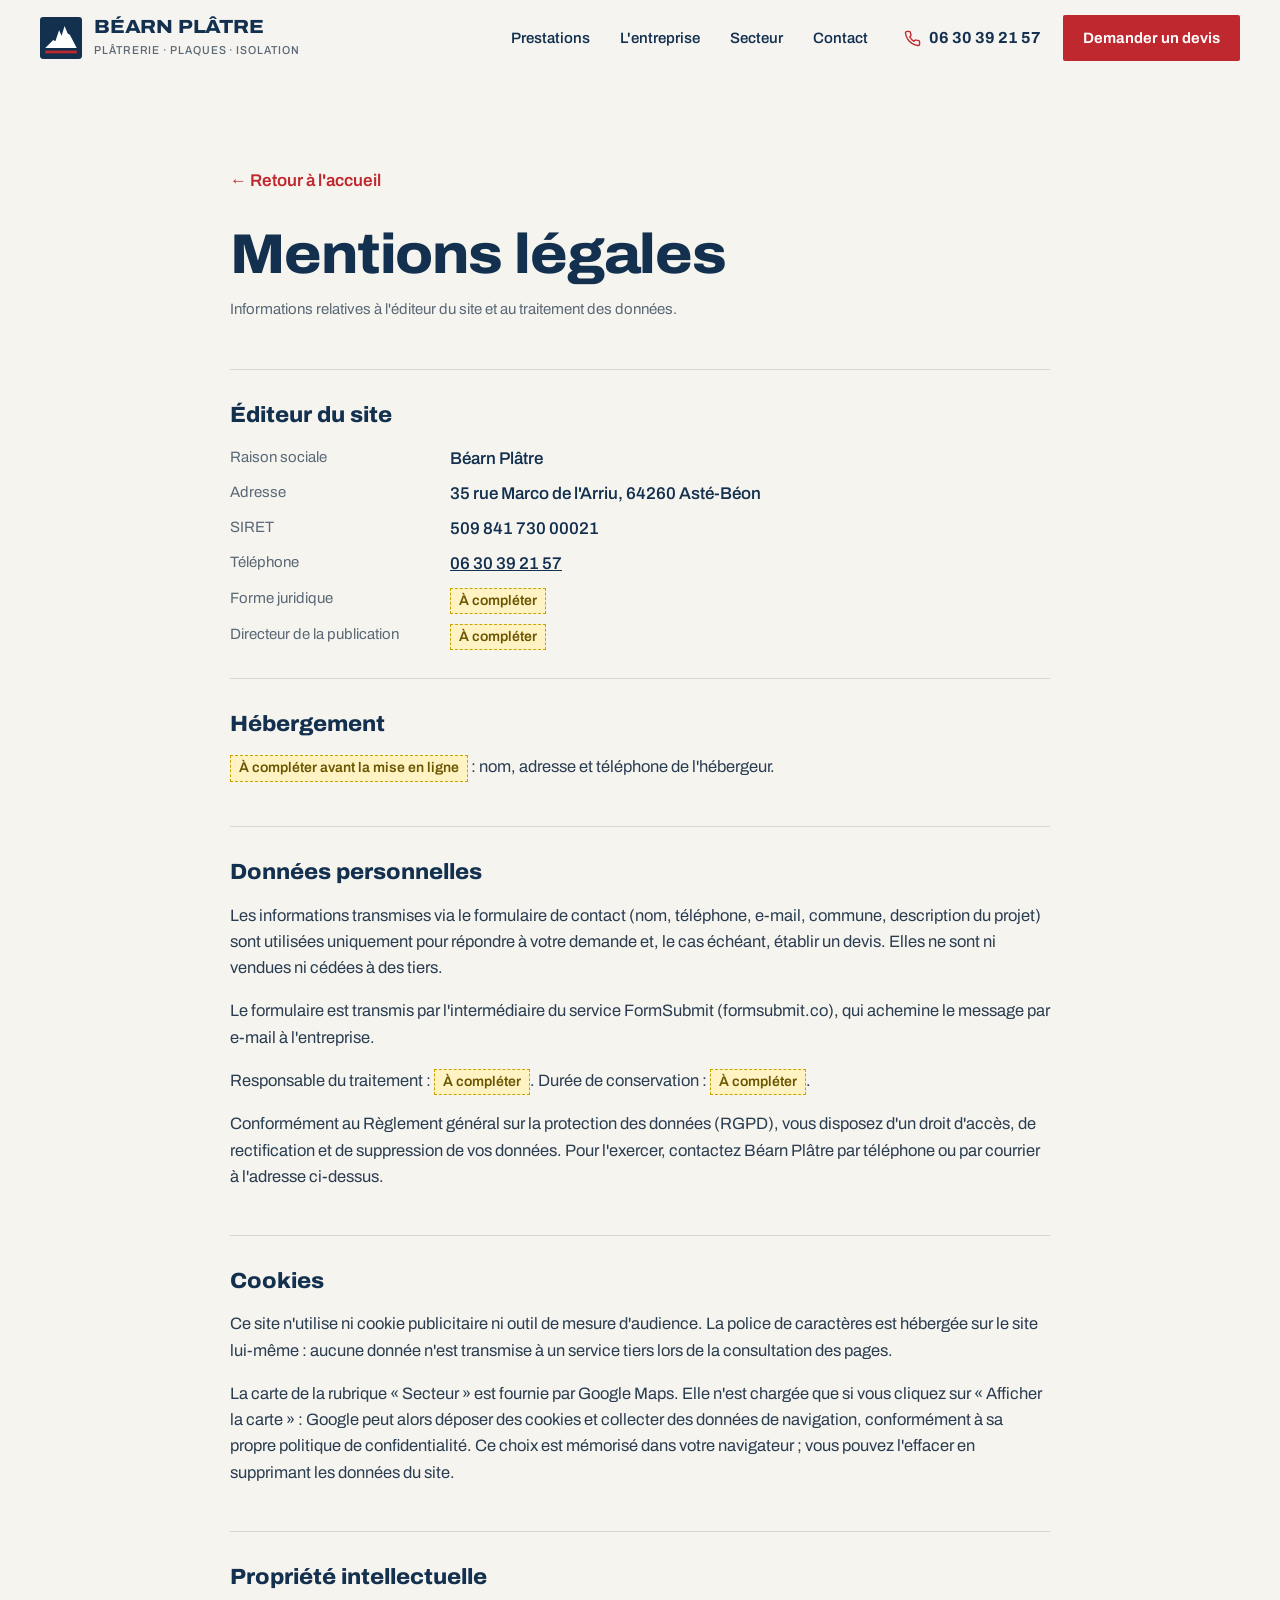
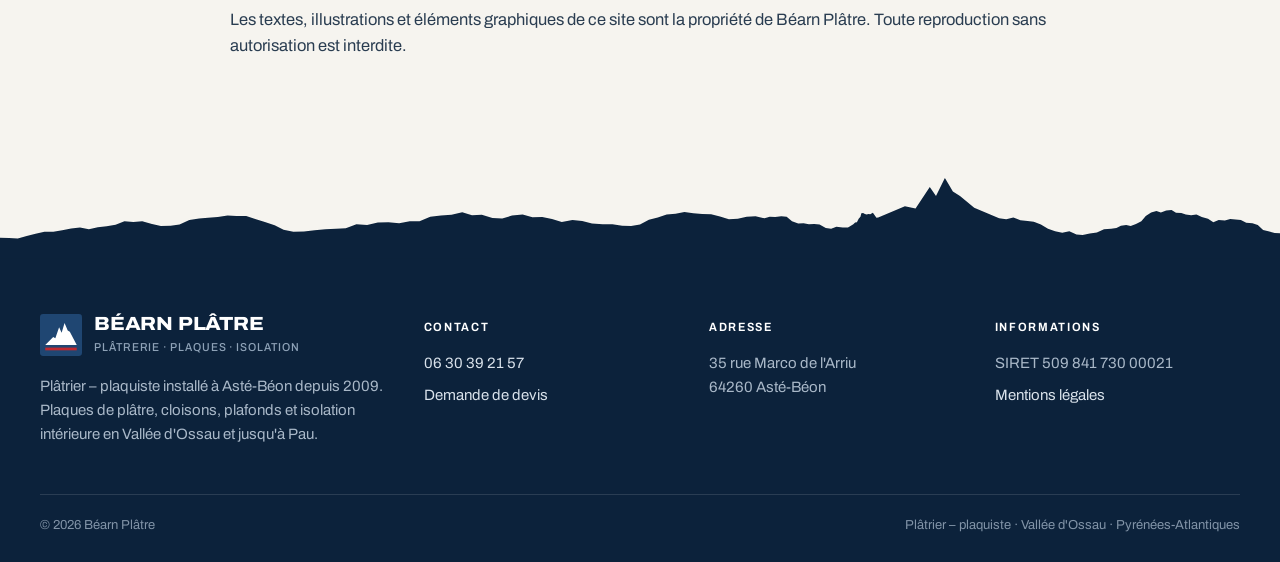
==== bearn-platre-site/mentions-legales.html @ e3138659 "Simplifie les illustrations, ajoute Google Maps, Pau et la galerie Réalisations - 4 illustrations de" ====
<!doctype html>
<html lang="fr">
<head>
<meta charset="utf-8">
<meta name="viewport" content="width=device-width, initial-scale=1">
<title>Mentions légales — Béarn Plâtre</title>
<meta name="robots" content="noindex">
<meta name="theme-color" content="#13304f">
<link rel="icon" href="assets/favicon.svg" type="image/svg+xml">
<link rel="preload" href="assets/fonts/archivo-var.woff2" as="font" type="font/woff2" crossorigin>
<link rel="stylesheet" href="assets/style.css">
<script>document.documentElement.classList.add("js")</script>
</head>
<body>
<svg width="0" height="0" style="position:absolute" aria-hidden="true" focusable="false">
  <symbol id="mark" viewBox="0 0 40 40">
    <rect width="40" height="40" rx="3" style="fill:var(--mark-bg,#13304f)"/>
    <path d="M5 29.5 12.6 21.8 14.6 23 18.2 12.6 20.6 17.8 23.4 8.6 26.4 15.6 28.4 16.8 35 29.5Z" fill="#fff"/>
    <rect x="5" y="32" width="30" height="2.6" fill="#c0282f"/>
  </symbol>
  <symbol id="i-phone" viewBox="0 0 24 24"><path fill="none" stroke="currentColor" stroke-width="2" stroke-linecap="round" stroke-linejoin="round" d="M22 16.9v3a2 2 0 0 1-2.2 2 19.8 19.8 0 0 1-8.6-3.1 19.5 19.5 0 0 1-6-6A19.8 19.8 0 0 1 2.1 4.2 2 2 0 0 1 4.1 2h3a2 2 0 0 1 2 1.7c.1 1 .4 1.9.7 2.8a2 2 0 0 1-.5 2.1L8.1 9.9a16 16 0 0 0 6 6l1.3-1.3a2 2 0 0 1 2.1-.4c.9.3 1.8.6 2.8.7a2 2 0 0 1 1.7 2z"/></symbol>
  <symbol id="i-pin" viewBox="0 0 24 24"><g fill="none" stroke="currentColor" stroke-width="2" stroke-linecap="round" stroke-linejoin="round"><path d="M20 10c0 6-8 12-8 12s-8-6-8-12a8 8 0 0 1 16 0z"/><circle cx="12" cy="10" r="3"/></g></symbol>
  <symbol id="i-arrow" viewBox="0 0 24 24"><path fill="none" stroke="currentColor" stroke-width="2" stroke-linecap="round" stroke-linejoin="round" d="M4 12h15M13 6l6 6-6 6"/></symbol>
  <symbol id="i-file" viewBox="0 0 24 24"><g fill="none" stroke="currentColor" stroke-width="2" stroke-linecap="round" stroke-linejoin="round"><path d="M14 2H6a2 2 0 0 0-2 2v16a2 2 0 0 0 2 2h12a2 2 0 0 0 2-2V8z"/><path d="M14 2v6h6M8 13h8M8 17h5"/></g></symbol>
</svg>
<a class="skip" href="#contenu">Aller au contenu</a>

<header class="site-header" id="top">
  <div class="wrap header-inner">
    <a class="brand" href="index.html" aria-label="Béarn Plâtre — accueil">
      <svg class="brand-mark" aria-hidden="true"><use href="#mark"/></svg>
      <span>
        <span class="brand-name">Béarn Plâtre</span>
        <span class="brand-tag">Plâtrerie · Plaques · Isolation</span>
      </span>
    </a>

    <nav class="main-nav" id="main-nav" aria-label="Navigation principale">
      <a href="index.html#prestations">Prestations</a>
      <a href="index.html#realisations" hidden>Réalisations</a>
      <a href="index.html#entreprise">L'entreprise</a>
      <a href="index.html#secteur">Secteur</a>
      <a href="index.html#contact">Contact</a>
      <div class="nav-extra">
        <a class="btn btn-red" href="index.html#contact">Demander un devis <svg class="arrow" aria-hidden="true"><use href="#i-arrow"/></svg></a>
        <a class="btn btn-line" href="tel:+33630392157"><svg aria-hidden="true"><use href="#i-phone"/></svg> 06 30 39 21 57</a>
      </div>
    </nav>

    <div class="header-cta">
      <a class="header-phone" href="tel:+33630392157"><svg aria-hidden="true"><use href="#i-phone"/></svg>06 30 39 21 57</a>
      <a class="btn btn-red" href="index.html#contact">Demander un devis</a>
    </div>

    <button class="menu-toggle" type="button" aria-expanded="false" aria-controls="main-nav">
      <span></span><span></span><span></span>
      <span class="visually-hidden">Menu</span>
    </button>
  </div>
</header>

<main class="legal" id="contenu">
  <div class="wrap">
    <a class="back" href="index.html">← Retour à l'accueil</a>
    <h1>Mentions légales</h1>
    <p class="updated">Informations relatives à l'éditeur du site et au traitement des données.</p>

    <section>
      <h2>Éditeur du site</h2>
      <dl>
        <dt>Raison sociale</dt><dd>Béarn Plâtre</dd>
        <dt>Adresse</dt><dd>35 rue Marco de l'Arriu, 64260 Asté-Béon</dd>
        <dt>SIRET</dt><dd>509 841 730 00021</dd>
        <dt>Téléphone</dt><dd><a href="tel:+33630392157">06 30 39 21 57</a></dd>
        <dt>Forme juridique</dt><dd><span class="todo">À compléter</span></dd>
        <dt>Directeur de la publication</dt><dd><span class="todo">À compléter</span></dd>
      </dl>
    </section>

    <section>
      <h2>Hébergement</h2>
      <p><span class="todo">À compléter avant la mise en ligne</span> : nom, adresse et téléphone de l'hébergeur.</p>
    </section>

    <section id="donnees">
      <h2>Données personnelles</h2>
      <p>Les informations transmises via le formulaire de contact (nom, téléphone, e-mail, commune, description du projet) sont utilisées uniquement pour répondre à votre demande et, le cas échéant, établir un devis. Elles ne sont ni vendues ni cédées à des tiers.</p>
      <p>Le formulaire est transmis par l'intermédiaire du service FormSubmit (formsubmit.co), qui achemine le message par e-mail à l'entreprise.</p>
      <p>Responsable du traitement : <span class="todo">À compléter</span>. Durée de conservation : <span class="todo">À compléter</span>.</p>
      <p>Conformément au Règlement général sur la protection des données (RGPD), vous disposez d'un droit d'accès, de rectification et de suppression de vos données. Pour l'exercer, contactez Béarn Plâtre par téléphone ou par courrier à l'adresse ci-dessus.</p>
    </section>

    <section>
      <h2>Cookies</h2>
      <p>Ce site n'utilise ni cookie publicitaire ni outil de mesure d'audience. La police de caractères est hébergée sur le site lui-même : aucune donnée n'est transmise à un service tiers lors de la consultation des pages.</p>
      <p>La carte de la rubrique « Secteur » est fournie par Google Maps. Elle n'est chargée que si vous cliquez sur « Afficher la carte » : Google peut alors déposer des cookies et collecter des données de navigation, conformément à sa propre politique de confidentialité. Ce choix est mémorisé dans votre navigateur ; vous pouvez l'effacer en supprimant les données du site.</p>
    </section>

    <section>
      <h2>Propriété intellectuelle</h2>
      <p>Les textes, illustrations et éléments graphiques de ce site sont la propriété de Béarn Plâtre. Toute reproduction sans autorisation est interdite.</p>
    </section>
  </div>
</main>

<footer class="site-footer">
  <svg class="ridge" viewBox="0 0 1440 120" preserveAspectRatio="none" aria-hidden="true"><path d="M0,120 L0,92.0 L10,92.3 L20,93.0 L30,89.9 L40,86.8 L50,83.9 L60,84.0 L70,81.9 L80,79.7 L90,78.3 L100,80.7 L110,77.9 L120,76.8 L130,74.8 L140,69.9 L150,70.9 L160,70.0 L171,73.8 L181,76.2 L192,75.9 L202,74.5 L213,68.2 L224,66.4 L234,65.4 L245,64.2 L256,62.4 L266,63.1 L277,63.0 L288,67.3 L298,71.0 L309,75.3 L319,81.3 L330,84.0 L342,83.7 L354,82.0 L366,80.7 L378,79.9 L389,79.2 L401,73.9 L413,75.0 L425,71.5 L437,71.2 L449,72.5 L461,70.0 L472,70.0 L484,64.1 L496,62.2 L508,61.3 L520,58.0 L531,61.8 L542,61.3 L554,65.5 L565,66.4 L576,62.4 L588,61.1 L599,64.6 L610,64.2 L621,67.1 L632,71.0 L644,68.3 L655,69.6 L666,73.1 L678,73.9 L689,73.9 L700,76.0 L710,76.5 L720,74.5 L730,68.0 L740,65.1 L750,60.8 L760,60.1 L770,57.7 L780,59.4 L790,60.3 L800,60.6 L810,63.7 L820,67.3 L830,66.7 L840,64.0 L850,63.3 L860,66.0 L866,63.9 L872,64.4 L879,63.2 L885,64.1 L891,70.0 L898,73.1 L904,72.6 L910,74.0 L916,73.8 L922,74.5 L929,78.9 L935,79.9 L941,77.2 L948,78.2 L954,78.4 L960,74.0 L962,71.8 L964,71.2 L966,66.5 L968,63.8 L969,59.3 L971,58.8 L973,60.2 L975,61.0 L977,60.2 L979,60.6 L981,59.3 L982,58.5 L984,61.8 L986,65.2 L988,64.9 L990,64.0 L1018,50.0 L1030,53.0 L1046,24.0 L1053,36.0 L1063,12.0 L1072,30.0 L1080,36.0 L1096,52.0 L1124,66.0 L1132,67.4 L1140,64.9 L1148,68.8 L1156,69.7 L1163,70.6 L1171,74.4 L1179,79.9 L1187,83.3 L1195,85.4 L1203,83.3 L1211,87.6 L1218,88.4 L1226,86.4 L1234,85.1 L1242,80.7 L1250,80.0 L1256,78.9 L1261,75.9 L1267,74.9 L1272,76.2 L1278,73.5 L1284,69.9 L1289,63.0 L1295,58.1 L1301,56.2 L1306,58.4 L1312,55.5 L1318,55.0 L1323,58.7 L1329,59.0 L1334,61.0 L1340,62.0 L1346,60.8 L1352,64.2 L1359,66.7 L1365,71.4 L1371,68.2 L1378,69.1 L1384,67.0 L1390,67.8 L1396,68.2 L1402,72.0 L1409,72.8 L1415,74.9 L1421,81.6 L1428,83.8 L1434,85.6 L1440,86.0 L1440,120 Z"/></svg>
  <div class="wrap footer-main">
    <div style="--mark-bg:#1f4672">
      <a class="brand" href="index.html">
        <svg class="brand-mark" aria-hidden="true"><use href="#mark"/></svg>
        <span>
          <span class="brand-name">Béarn Plâtre</span>
          <span class="brand-tag">Plâtrerie · Plaques · Isolation</span>
        </span>
      </a>
      <p>Plâtrier – plaquiste installé à Asté-Béon depuis 2009. Plaques de plâtre, cloisons, plafonds et isolation intérieure en Vallée d'Ossau et jusqu'à Pau.</p>
    </div>
    <div>
      <h4>Contact</h4>
      <ul>
        <li><a href="tel:+33630392157">06 30 39 21 57</a></li>
        <li><a href="index.html#contact">Demande de devis</a></li>
      </ul>
    </div>
    <div>
      <h4>Adresse</h4>
      <p>35 rue Marco de l'Arriu<br>64260 Asté-Béon</p>
    </div>
    <div>
      <h4>Informations</h4>
      <ul>
        <li>SIRET 509 841 730 00021</li>
        <li><a href="mentions-legales.html">Mentions légales</a></li>
      </ul>
    </div>
  </div>
  <div class="wrap footer-bottom">
    <span>© <span data-year>2026</span> Béarn Plâtre</span>
    <span>Plâtrier – plaquiste · Vallée d'Ossau · Pyrénées-Atlantiques</span>
  </div>
</footer>

<div class="mobile-bar">
  <a class="btn btn-line" href="tel:+33630392157"><svg aria-hidden="true"><use href="#i-phone"/></svg> Appeler</a>
  <a class="btn btn-red" href="index.html#contact">Demander un devis</a>
</div>

<script src="assets/script.js" defer></script>
</body>
</html>
---- bearn-platre-site/assets/style.css ----
/* ==========================================================================
   Béarn Plâtre — feuille de style
   Palette : bleu marine / rouge / blanc plâtre
   Police : Archivo (auto-hébergée, licence OFL)
   ========================================================================== */

@font-face {
  font-family: "Archivo";
  src: url("fonts/archivo-var.woff2") format("woff2-variations"),
       url("fonts/archivo-var.woff2") format("woff2");
  font-weight: 100 900;
  font-stretch: 62% 125%;
  font-style: normal;
  font-display: swap;
}

:root {
  --ink: #13304f;          /* bleu marine principal */
  --ink-deep: #0c223b;     /* pied de page */
  --ink-soft: #2a3d51;     /* texte courant */
  --muted: #5a6876;
  --red: #c0282f;
  --red-dark: #9f1f25;
  --paper: #f6f4ef;        /* blanc plâtre */
  --paper-2: #eeebe3;
  --white: #ffffff;
  --line: #dcd7cb;
  --line-soft: #e8e4da;
  --blue-line: rgba(19, 48, 79, .09);

  --wrap: 1200px;
  --gutter: clamp(20px, 4vw, 40px);
  --section: clamp(72px, 8.5vw, 116px);
  --header-h: 76px;

  --font: "Archivo", "Helvetica Neue", Arial, sans-serif;
}

*, *::before, *::after { box-sizing: border-box; }

html {
  scroll-behavior: smooth;
  scroll-padding-top: var(--header-h);
  -webkit-text-size-adjust: 100%;
}

body {
  margin: 0;
  font-family: var(--font);
  font-size: 17px;
  line-height: 1.6;
  color: var(--ink-soft);
  background: var(--white);
  -webkit-font-smoothing: antialiased;
  text-rendering: optimizeLegibility;
}

img, svg { display: block; max-width: 100%; }
a { color: inherit; }
p { margin: 0 0 1em; }
h1, h2, h3 { margin: 0; color: var(--ink); font-weight: 800; }

::selection { background: var(--ink); color: var(--white); }

:focus-visible {
  outline: 2px solid var(--red);
  outline-offset: 3px;
}

.wrap {
  width: min(var(--wrap), 100% - 2 * var(--gutter));
  margin-inline: auto;
}

.skip {
  position: absolute;
  left: 12px;
  top: -60px;
  z-index: 100;
  padding: 10px 14px;
  background: var(--ink);
  color: var(--white);
  font-weight: 600;
  text-decoration: none;
}
.skip:focus { top: 12px; }

.nowrap { white-space: nowrap; }

.visually-hidden {
  position: absolute !important;
  width: 1px; height: 1px;
  overflow: hidden;
  clip: rect(0 0 0 0);
  white-space: nowrap;
}

/* ---------- Typographie commune ---------- */

.eyebrow {
  display: flex;
  align-items: center;
  gap: 10px;
  margin: 0 0 20px;
  font-size: 13px;
  font-weight: 650;
  letter-spacing: .14em;
  text-transform: uppercase;
  color: var(--red);
}
.eyebrow::before {
  content: "";
  width: 8px;
  height: 8px;
  background: currentColor;
  flex: none;
}

.h2 {
  font-size: clamp(32px, 4.2vw, 52px);
  line-height: 1.04;
  letter-spacing: -.02em;
  font-stretch: 108%;
  text-wrap: balance;
}

.intro {
  font-size: clamp(17px, 1.5vw, 19px);
  color: var(--muted);
  max-width: 56ch;
}

/* ---------- Boutons ---------- */

.btn {
  display: inline-flex;
  align-items: center;
  justify-content: center;
  gap: 10px;
  min-height: 54px;
  padding: 0 24px;
  border: 2px solid transparent;
  border-radius: 2px;
  font: 650 16px/1 var(--font);
  text-decoration: none;
  cursor: pointer;
  transition: background-color .2s, color .2s, border-color .2s, transform .2s;
}
.btn svg { width: 18px; height: 18px; flex: none; }
.btn-red { background: var(--red); color: var(--white); }
.btn-red:hover { background: var(--red-dark); }
.btn-red .arrow { transition: transform .2s; }
.btn-red:hover .arrow { transform: translateX(3px); }
.btn-line { border-color: var(--ink); color: var(--ink); background: transparent; }
.btn-line:hover { background: var(--ink); color: var(--white); }
.btn-white { background: var(--white); color: var(--ink); }
.btn-white:hover { background: var(--paper); }

/* ==========================================================================
   En-tête
   ========================================================================== */

.site-header {
  position: sticky;
  top: 0;
  z-index: 50;
  background: rgba(246, 244, 239, .92);
  backdrop-filter: saturate(140%) blur(10px);
  -webkit-backdrop-filter: saturate(140%) blur(10px);
  border-bottom: 1px solid transparent;
  transition: border-color .25s, background-color .25s;
}
.site-header.is-scrolled {
  border-bottom-color: var(--line);
  background: rgba(255, 255, 255, .94);
}
.header-inner {
  height: var(--header-h);
  display: flex;
  align-items: center;
  gap: 36px;
}

.brand {
  display: flex;
  align-items: center;
  gap: 12px;
  text-decoration: none;
  margin-right: auto;
  color: var(--ink);
}
.brand-mark { width: 42px; height: 42px; flex: none; }
.brand-name {
  display: block;
  font-size: 19px;
  font-weight: 800;
  font-stretch: 112%;
  letter-spacing: -.01em;
  line-height: 1.05;
  text-transform: uppercase;
}
.brand-tag {
  display: block;
  margin-top: 4px;
  font-size: 11.5px;
  font-weight: 500;
  font-stretch: 90%;
  letter-spacing: .08em;
  text-transform: uppercase;
  color: var(--muted);
}

.main-nav { display: flex; gap: 30px; }
.main-nav a {
  position: relative;
  font-size: 15px;
  font-weight: 550;
  color: var(--ink);
  text-decoration: none;
  padding: 6px 0;
}
.main-nav a::after {
  content: "";
  position: absolute;
  left: 0; right: 0; bottom: 0;
  height: 2px;
  background: var(--red);
  transform: scaleX(0);
  transform-origin: left;
  transition: transform .25s;
}
.main-nav a:hover::after,
.main-nav a[aria-current="true"]::after { transform: scaleX(1); }

.header-cta { display: flex; align-items: center; gap: 22px; }
.header-phone {
  display: flex;
  align-items: center;
  gap: 8px;
  font-weight: 700;
  font-size: 16px;
  color: var(--ink);
  text-decoration: none;
  white-space: nowrap;
}
.header-phone svg { width: 17px; height: 17px; color: var(--red); }
.header-cta .btn { min-height: 46px; padding: 0 18px; font-size: 15px; }

.menu-toggle {
  display: none;
  width: 46px;
  height: 46px;
  margin-right: -10px;
  border: 0;
  background: none;
  cursor: pointer;
  color: var(--ink);
}
.menu-toggle span {
  display: block;
  width: 24px;
  height: 2px;
  margin: 5px auto;
  background: currentColor;
  transition: transform .25s, opacity .2s;
}
.menu-toggle[aria-expanded="true"] span:nth-child(1) { transform: translateY(7px) rotate(45deg); }
.menu-toggle[aria-expanded="true"] span:nth-child(2) { opacity: 0; }
.menu-toggle[aria-expanded="true"] span:nth-child(3) { transform: translateY(-7px) rotate(-45deg); }

/* ==========================================================================
   Accueil (hero)
   ========================================================================== */

.hero {
  position: relative;
  background: var(--paper);
  padding: clamp(40px, 6vw, 80px) 0 0;
  overflow: hidden;
}
/* grain plâtre très léger */
.hero::before {
  content: "";
  position: absolute;
  inset: 0;
  opacity: .5;
  pointer-events: none;
  background-image: url("data:image/svg+xml,%3Csvg xmlns='http://www.w3.org/2000/svg' width='160' height='160'%3E%3Cfilter id='n'%3E%3CfeTurbulence type='fractalNoise' baseFrequency='.9' numOctaves='2' stitchTiles='stitch'/%3E%3CfeColorMatrix values='0 0 0 0 .45 0 0 0 0 .42 0 0 0 0 .36 0 0 0 .09 0'/%3E%3C/filter%3E%3Crect width='100%25' height='100%25' filter='url(%23n)'/%3E%3C/svg%3E");
}

.hero-grid {
  position: relative;
  display: grid;
  grid-template-columns: minmax(0, .9fr) minmax(0, 1.1fr);
  grid-template-areas: "head head" "copy art";
  gap: clamp(28px, 3.5vw, 48px) clamp(32px, 5vw, 80px);
  align-items: start;
}
.hero-head { grid-area: head; }
.hero-copy { grid-area: copy; padding-top: clamp(4px, 1.5vw, 20px); }
.hero .sheet { grid-area: art; }

.hero h1 {
  font-size: clamp(42px, 6.3vw, 90px);
  line-height: .96;
  letter-spacing: -.035em;
  font-stretch: 110%;
  font-weight: 820;
  text-wrap: balance;
}
.hero h1 > span { display: block; }
.hero h1 .line-2 { color: var(--red); }

.hero-lead {
  margin: 0 0 36px;
  max-width: 34em;
  font-size: clamp(17px, 1.45vw, 19.5px);
  line-height: 1.6;
  color: var(--ink-soft);
}

.hero-actions { display: flex; flex-wrap: wrap; gap: 14px; }

.hero-facts {
  display: grid;
  grid-template-columns: repeat(3, auto);
  justify-content: start;
  gap: 0;
  margin: 44px 0 0;
  padding: 28px 0 0;
  border-top: 1px solid var(--line);
  list-style: none;
}
.hero-facts li {
  padding: 0 26px;
  border-left: 1px solid var(--line);
  white-space: nowrap;
}
.hero-facts li:first-child { padding-left: 0; border-left: 0; }
.hero-facts b {
  display: block;
  font-size: 17px;
  font-weight: 750;
  color: var(--ink);
}
.hero-facts span {
  display: block;
  margin-top: 2px;
  font-size: 14px;
  color: var(--muted);
}

/* dessin d'accueil */
.sheet { position: relative; margin: 0; }
.sheet-art { padding: 0; }
.sheet-art svg { width: 100%; height: auto; overflow: visible; }

.legend { display: none; }

/* illustration : styles des tracés */
.art .ln, .art .ln-thin, .art .hatch, .art polygon { stroke: var(--ink); stroke-linejoin: round; }
.art polygon { stroke-width: 1.1; }
.art .ln-thin { stroke-width: .55; opacity: .7; }
.art .hatch { stroke-width: .5; opacity: .55; }
.art .f-wall { fill: #ecebe5; }
.art .f-top { fill: #fff; }
.art .f-side { fill: #dfe5ec; }
.art .f-insul { fill: #fff; }
.art .fiber { fill: none; stroke: var(--red); stroke-width: .6; opacity: .42; }
.art .insul-sym { fill: none; stroke: var(--red); stroke-width: .95; }
.art .f-metal { fill: #e8eef4; }
.art .f-metal-top { fill: #fff; }
.art .f-metal-side { fill: #cdd7e2; }
.art .hole { fill: #fff; stroke: var(--ink); stroke-width: .5; }
.art .f-board { fill: #fff; }
.art .tape { fill: #f0ede5; stroke: none; }
.art .ln-joint { stroke: var(--ink); stroke-width: .5; stroke-dasharray: 3 2; }
.art .screw { fill: var(--ink); }
.art .dot { fill: var(--red); }
.art .leader { stroke: var(--ink); stroke-width: .6; fill: none; }
.art .bubble { fill: #fff; stroke: var(--red); stroke-width: 1.2; }
.art .bubble-n { font: 700 11px var(--font); fill: var(--red); }
.art .label { font: 600 12.5px var(--font); fill: var(--ink); }

/* animation d'ouverture : les couches se « déboîtent » */
@media (prefers-reduced-motion: no-preference) {
  .js .art .layer { animation: explode 1.1s cubic-bezier(.2, .7, .2, 1) both; }
  .js .art .l1 { animation-name: fade; animation-duration: .6s; }
  .js .art .l2 { --dx: 48px; --dy: -28px; animation-delay: .15s; }
  .js .art .l3 { --dx: 90px; --dy: -52px; animation-delay: .3s; }
  .js .art .l4 { --dx: 126px; --dy: -73px; animation-delay: .45s; }
  .js .art .callouts { animation: fade .6s 1.25s both; }
}
@keyframes explode {
  from { transform: translate(var(--dx), var(--dy)); opacity: 0; }
  30% { opacity: 1; }
}
@keyframes fade { from { opacity: 0; } }

/* bandeau sous l'accueil */
.hero-base {
  position: relative;
  margin-top: clamp(48px, 6vw, 80px);
  border-top: 1px solid var(--line);
}
.hero-base .wrap {
  display: flex;
  flex-wrap: wrap;
  gap: 8px 28px;
  align-items: center;
  justify-content: space-between;
  padding: 18px 0;
  font-size: 14px;
  color: var(--muted);
}
.hero-base a { color: var(--ink); font-weight: 600; text-decoration: none; }
.hero-base a:hover { color: var(--red); }

/* ==========================================================================
   Prestations
   ========================================================================== */

.section { padding: var(--section) 0; }

.section-head {
  display: grid;
  grid-template-columns: minmax(0, 1fr) minmax(0, 1fr);
  gap: 24px 64px;
  align-items: end;
  margin-bottom: clamp(40px, 5vw, 64px);
}
.section-head .intro { margin: 0; }

.services {
  display: grid;
  grid-template-columns: repeat(4, minmax(0, 1fr));
  gap: clamp(20px, 2.4vw, 32px);
}
.service-art {
  display: grid;
  place-items: center;
  aspect-ratio: 3 / 2;
  padding: 8% 10%;
  background: var(--paper);
  transition: background-color .3s;
}
.service:hover .service-art { background: var(--paper-2); }
.service h3 {
  margin: 24px 0 10px;
  font-size: 21px;
  font-stretch: 106%;
  letter-spacing: -.01em;
  line-height: 1.15;
}
.service p { margin: 0; font-size: 16px; color: var(--muted); }

/* illustrations des prestations */
.pict { width: 100%; height: auto; overflow: visible; }
.pict * { vector-effect: non-scaling-stroke; }
.pict .s-floor { stroke: var(--ink); stroke-width: 1.6; }
.pict .s-board { fill: #fff; stroke: var(--ink); stroke-width: 1.6; stroke-linejoin: round; }
.pict .s-accent-fill { fill: var(--red); opacity: .16; }
.pict .s-dot { fill: var(--ink); opacity: .5; }
.pict .s-blade { fill: #fff; stroke: var(--ink); stroke-width: 1.6; stroke-linejoin: round; }
.pict .s-handle { fill: var(--ink); }
.pict .s-side { fill: #e6ebf1; stroke: var(--ink); stroke-width: 1.4; stroke-linejoin: round; }
.pict .s-back { fill: #fff; stroke: var(--ink); stroke-width: 1.4; }
.pict .s-accent { fill: none; stroke: var(--red); stroke-width: 1.5; }
.pict .s-metal { fill: #dfe6ee; stroke: var(--ink); stroke-width: 1.4; }
.pict .s-thin { fill: none; stroke: var(--ink); stroke-width: 1; opacity: .45; }
.pict .s-line { fill: none; stroke: var(--ink); stroke-width: 1.6; stroke-linejoin: round; }
.pict .s-accent-solid { fill: var(--red); }
.pict .s-bulb { fill: #fff; stroke: var(--red); stroke-width: 1.4; }
.pict .s-roof { fill: none; stroke: var(--ink); stroke-width: 2.4; stroke-linejoin: round; }

/* ==========================================================================
   L'entreprise
   ========================================================================== */

.about { background: var(--paper); }
.about-grid {
  display: grid;
  grid-template-columns: minmax(0, 1.1fr) minmax(0, .9fr);
  gap: clamp(40px, 7vw, 110px);
  align-items: start;
}
.about-text p:not(.eyebrow) { font-size: 18px; }
.about-text .h2 { margin-bottom: 32px; }
.about-text .signature {
  display: flex;
  align-items: center;
  gap: 14px;
  margin-top: 36px;
  padding-top: 24px;
  border-top: 1px solid var(--line);
  font-size: 15px;
  color: var(--muted);
}
.about-text .signature svg { width: 40px; height: 40px; flex: none; }
.about-text .signature b { display: block; color: var(--ink); font-size: 16px; }

.factsheet {
  margin: 0;
  background: var(--white);
  border: 1px solid var(--ink);
}
.factsheet-title {
  display: flex;
  justify-content: space-between;
  gap: 12px;
  padding: 14px 20px;
  background: var(--ink);
  color: var(--white);
  font-size: 12.5px;
  font-weight: 650;
  font-stretch: 90%;
  letter-spacing: .12em;
  text-transform: uppercase;
}
.factsheet-title span:last-child { opacity: .7; font-weight: 500; }
.factsheet dl { margin: 0; }
.factsheet .row {
  display: grid;
  grid-template-columns: 130px minmax(0, 1fr);
  gap: 16px;
  padding: 15px 20px;
  border-top: 1px solid var(--line);
}
.factsheet .row:first-child { border-top: 0; }
.factsheet dt {
  padding-top: 2px;
  font-size: 12px;
  font-weight: 600;
  font-stretch: 88%;
  letter-spacing: .1em;
  text-transform: uppercase;
  color: var(--muted);
}
.factsheet dd { margin: 0; font-size: 16px; font-weight: 550; color: var(--ink); }
.factsheet dd a { text-decoration: none; }
.factsheet dd a:hover { color: var(--red); }
.factsheet .mono { font-variant-numeric: tabular-nums; letter-spacing: .02em; }

/* ==========================================================================
   Déroulement d'un chantier
   ========================================================================== */

.steps {
  position: relative;
  display: grid;
  grid-template-columns: repeat(4, minmax(0, 1fr));
  gap: 0;
  margin: 0;
  padding: 0;
  list-style: none;
  counter-reset: step;
}
/* ligne de cote qui relie les étapes */
.steps::before {
  content: "";
  position: absolute;
  top: 17px;
  left: 0;
  right: 0;
  height: 1px;
  background: var(--red);
}
.steps li {
  position: relative;
  padding: 0 28px 0 0;
  counter-increment: step;
}
.steps li::before {
  content: counter(step);
  position: relative;
  display: grid;
  place-items: center;
  width: 35px;
  height: 35px;
  margin-bottom: 26px;
  border: 1.5px solid var(--red);
  border-radius: 50%;
  background: var(--white);
  font-size: 15px;
  font-weight: 750;
  color: var(--red);
}
.steps li::after {          /* petits traits de cote */
  content: "";
  position: absolute;
  top: 11px;
  left: -1px;
  width: 1px;
  height: 13px;
  background: var(--red);
}
.steps li:first-child::after { display: none; }
.steps h3 { font-size: 20px; font-stretch: 104%; margin-bottom: 8px; }
.steps p { font-size: 16px; color: var(--muted); margin: 0; }

/* ==========================================================================
   Secteur
   ========================================================================== */

.area {
  position: relative;
  background: var(--ink);
  color: #d5deE8;
  overflow: hidden;
}
.area-grid {
  display: grid;
  grid-template-columns: minmax(0, .9fr) minmax(0, 1.1fr);
  gap: clamp(40px, 7vw, 110px);
  align-items: center;
}
.area .eyebrow { color: #ff8a8f; }
.area .h2 { color: var(--white); margin-bottom: 28px; }
.area p:not(.eyebrow) { font-size: 18px; color: #c9d4df; max-width: 36em; }
.area p strong { color: var(--white); font-weight: 650; }
.area .btn { margin-top: 18px; }

.towns {
  display: flex;
  flex-wrap: wrap;
  gap: 8px;
  margin: 28px 0 28px;
  padding: 0;
  list-style: none;
}
.towns li {
  padding: 7px 12px;
  border: 1px solid rgba(255, 255, 255, .22);
  font-size: 14px;
  color: var(--white);
}
.towns li.base { background: var(--red); border-color: var(--red); font-weight: 650; }

.map-card {
  position: relative;
  margin: 0;
  border: 1px solid rgba(255, 255, 255, .18);
  background: #102a46;
}
.map-frame {
  position: relative;
  aspect-ratio: 5 / 4;
  overflow: hidden;
}
.map-frame iframe { position: absolute; inset: 0; width: 100%; height: 100%; border: 0; }
.map-bg { position: absolute; inset: 0; width: 100%; height: 100%; }
.map-bg path { fill: none; stroke: #7f9cbb; stroke-width: .8; opacity: .3; }
.map-bg path:nth-child(4n) { opacity: .5; }
.map-consent {
  position: absolute;
  inset: 0;
  display: flex;
  flex-direction: column;
  align-items: center;
  justify-content: center;
  gap: 4px;
  padding: 24px;
  text-align: center;
  color: #c9d4df;
  font-size: 15px;
  background: radial-gradient(closest-side, rgba(16, 42, 70, .92), rgba(16, 42, 70, .55));
}
.map-consent b { color: var(--white); font-size: 19px; font-stretch: 106%; }
.map-consent .btn { margin: 18px 0 12px; min-height: 48px; }
.map-consent small { max-width: 30em; font-size: 12.5px; color: #93a6ba; }
.map-pin {
  display: grid;
  place-items: center;
  width: 46px;
  height: 46px;
  margin-bottom: 10px;
  border-radius: 50%;
  background: var(--red);
  color: var(--white);
  box-shadow: 0 0 0 8px rgba(192, 40, 47, .25);
}
.map-pin svg { width: 22px; height: 22px; }
.map-card figcaption {
  display: flex;
  flex-wrap: wrap;
  justify-content: space-between;
  gap: 6px 12px;
  padding: 12px 16px;
  border-top: 1px solid rgba(255, 255, 255, .18);
  font-size: 12px;
  font-stretch: 90%;
  letter-spacing: .08em;
  text-transform: uppercase;
  color: #9fb2c6;
}
.map-card figcaption a { color: var(--white); text-decoration: none; font-weight: 600; }
.map-card figcaption a:hover { text-decoration: underline; text-underline-offset: 3px; }

/* ==========================================================================
   Réalisations (masqué tant qu'il n'y a pas de photos — voir README)
   ========================================================================== */

.gallery {
  display: grid;
  grid-template-columns: repeat(3, minmax(0, 1fr));
  grid-auto-rows: 1fr;
  gap: 14px;
}
.shot { position: relative; margin: 0; overflow: hidden; background: var(--paper-2); }
.shot:first-child { grid-column: span 2; grid-row: span 2; }
.shot a { display: block; height: 100%; }
.shot img {
  width: 100%;
  height: 100%;
  aspect-ratio: 4 / 3;
  object-fit: cover;
  transition: transform .6s cubic-bezier(.2, .7, .2, 1);
}
.shot:hover img { transform: scale(1.03); }
.shot figcaption {
  position: absolute;
  left: 0; right: 0; bottom: 0;
  padding: 40px 18px 14px;
  background: linear-gradient(transparent, rgba(12, 34, 59, .85));
  color: #dfe7ef;
  font-size: 14px;
  pointer-events: none;
}
.shot figcaption b { display: block; color: var(--white); font-size: 16px; font-weight: 650; }

.lightbox {
  width: 100vw;
  height: 100vh;
  max-width: none;
  max-height: none;
  margin: 0;
  padding: 0;
  border: 0;
  background: rgba(8, 22, 38, .94);
  color: var(--white);
}
.lightbox[open] { display: grid; grid-template-rows: 1fr auto; place-items: center; }
.lightbox::backdrop { background: rgba(8, 22, 38, .94); }
.lightbox img { max-width: calc(100vw - 140px); max-height: calc(100vh - 120px); object-fit: contain; }
.lightbox p { margin: 0; padding: 0 20px 24px; text-align: center; font-size: 15px; color: #c9d4df; }
.lightbox p b { color: var(--white); }
.lb-btn {
  position: absolute;
  display: grid;
  place-items: center;
  width: 52px;
  height: 52px;
  border: 1px solid rgba(255, 255, 255, .25);
  border-radius: 50%;
  background: rgba(255, 255, 255, .06);
  color: var(--white);
  font: 400 26px/1 var(--font);
  cursor: pointer;
}
.lb-btn:hover { background: rgba(255, 255, 255, .16); }
.lb-close { top: 18px; right: 18px; }
.lb-prev { left: 18px; top: 50%; transform: translateY(-50%); }
.lb-next { right: 18px; top: 50%; transform: translateY(-50%); }

/* ==========================================================================
   Contact
   ========================================================================== */

.contact { background: var(--paper); }
.contact-grid {
  display: grid;
  grid-template-columns: minmax(0, .85fr) minmax(0, 1.15fr);
  gap: clamp(40px, 6vw, 96px);
  align-items: start;
}
.contact-aside { position: sticky; top: calc(var(--header-h) + 32px); }
.contact-aside .h2 { margin-bottom: 24px; }
.contact-aside > p:not(.eyebrow) { color: var(--muted); font-size: 18px; }

.contact-lines { margin: 36px 0 0; padding: 0; list-style: none; border-top: 1px solid var(--line); }
.contact-lines li {
  display: grid;
  grid-template-columns: 44px minmax(0, 1fr);
  gap: 14px;
  align-items: center;
  padding: 20px 0;
  border-bottom: 1px solid var(--line);
}
.contact-lines .ico {
  display: grid;
  place-items: center;
  width: 44px;
  height: 44px;
  border: 1px solid var(--line);
  background: var(--white);
  color: var(--red);
}
.contact-lines .ico svg { width: 19px; height: 19px; }
.contact-lines small {
  display: block;
  font-size: 12px;
  font-weight: 600;
  font-stretch: 88%;
  letter-spacing: .1em;
  text-transform: uppercase;
  color: var(--muted);
}
.contact-lines a, .contact-lines address {
  display: block;
  font-style: normal;
  font-size: 17px;
  font-weight: 600;
  color: var(--ink);
  text-decoration: none;
}
.contact-lines a.big { font-size: clamp(24px, 2.4vw, 30px); font-weight: 800; font-stretch: 106%; letter-spacing: -.01em; }
.contact-lines a:hover { color: var(--red); }

/* formulaire */
.form {
  background: var(--white);
  border: 1px solid var(--line);
  border-top: 3px solid var(--ink);
  padding: clamp(24px, 3.5vw, 44px);
}
.form-title {
  display: flex;
  flex-wrap: wrap;
  justify-content: space-between;
  align-items: baseline;
  gap: 4px 16px;
  margin-bottom: 28px;
}
.form-title h3 { font-size: 22px; font-stretch: 106%; }
.form-title span { font-size: 13px; color: var(--muted); }

.field { display: block; margin-bottom: 20px; }
.field > span,
.fieldset legend {
  display: block;
  margin-bottom: 8px;
  font-size: 14px;
  font-weight: 650;
  color: var(--ink);
}
.field > span i,
.fieldset legend i { font-style: normal; color: var(--red); }
.row-2 { display: grid; grid-template-columns: 1fr 1fr; gap: 0 18px; }

.field input,
.field select,
.field textarea {
  width: 100%;
  min-height: 50px;
  padding: 12px 14px;
  border: 1px solid #cdc7ba;
  border-radius: 2px;
  background: #fdfcfa;
  font: 400 16px/1.4 var(--font);
  color: var(--ink);
  transition: border-color .2s, box-shadow .2s, background-color .2s;
}
.field textarea { min-height: 140px; resize: vertical; }
.field input::placeholder, .field textarea::placeholder { color: #9aa3ab; }
.field input:hover, .field textarea:hover { border-color: #a9a294; }
.field input:focus, .field textarea:focus {
  outline: none;
  border-color: var(--ink);
  background: var(--white);
  box-shadow: 0 0 0 3px rgba(19, 48, 79, .12);
}

.fieldset { border: 0; padding: 0; margin: 0 0 20px; min-width: 0; }
.chips { display: flex; flex-wrap: wrap; gap: 8px; }
.chip { position: relative; }
.chip input { position: absolute; opacity: 0; inset: 0; margin: 0; cursor: pointer; }
.chip span {
  display: inline-flex;
  align-items: center;
  gap: 8px;
  min-height: 42px;
  padding: 0 14px;
  border: 1px solid #cdc7ba;
  border-radius: 2px;
  background: #fdfcfa;
  font-size: 15px;
  font-weight: 550;
  color: var(--ink);
  cursor: pointer;
  user-select: none;
  transition: border-color .15s, background-color .15s, color .15s;
}
.chip span::before {
  content: "";
  width: 14px;
  height: 14px;
  border: 1.5px solid #9f9888;
  border-radius: 2px;
  background: var(--white) center / 10px no-repeat;
  flex: none;
}
.chip input[type="radio"] + span::before { border-radius: 50%; }
.chip:hover span { border-color: var(--ink); }
.chip input:checked + span {
  border-color: var(--ink);
  background: var(--ink);
  color: var(--white);
}
.chip input:checked + span::before {
  border-color: var(--white);
  background-color: var(--white);
  background-image: url("data:image/svg+xml,%3Csvg xmlns='http://www.w3.org/2000/svg' viewBox='0 0 10 10'%3E%3Cpath d='M1.5 5.2l2.2 2.2L8.5 2.6' fill='none' stroke='%2313304f' stroke-width='1.8'/%3E%3C/svg%3E");
}
.chip input[type="radio"]:checked + span::before { background-image: none; box-shadow: inset 0 0 0 3px var(--ink); }
.chip input:focus-visible + span { outline: 2px solid var(--red); outline-offset: 2px; }

.consent {
  display: grid;
  grid-template-columns: 20px minmax(0, 1fr);
  gap: 12px;
  margin: 6px 0 26px;
  font-size: 14px;
  line-height: 1.5;
  color: var(--muted);
  cursor: pointer;
}
.consent input { width: 18px; height: 18px; margin: 1px 0 0; accent-color: var(--ink); }
.consent a { color: var(--ink); }

.form-foot { display: flex; flex-wrap: wrap; align-items: center; gap: 14px 22px; }
.form-foot .btn { min-width: 230px; }
.form-foot p { margin: 0; font-size: 14px; color: var(--muted); }
.form-foot p a { color: var(--ink); font-weight: 650; text-decoration: none; white-space: nowrap; }

.hp { position: absolute; left: -9999px; width: 1px; height: 1px; overflow: hidden; }

.btn[aria-busy="true"] { pointer-events: none; opacity: .75; }
.btn[aria-busy="true"] .arrow { animation: nudge .8s ease-in-out infinite alternate; }
@keyframes nudge { to { transform: translateX(5px); } }

.form-status {
  display: none;
  margin-top: 22px;
  padding: 16px 18px;
  border-left: 3px solid var(--ink);
  background: var(--paper);
  font-size: 15px;
  color: var(--ink);
}
.form-status.is-visible { display: block; }
.form-status.is-error { border-left-color: var(--red); }
.form-status b { display: block; margin-bottom: 2px; }

/* ==========================================================================
   Pied de page
   ========================================================================== */

.site-footer {
  position: relative;
  background: var(--ink-deep);
  color: #a9b8c8;
  font-size: 15px;
}
.ridge {
  position: absolute;
  left: 0;
  right: 0;
  bottom: 100%;
  width: 100%;
  height: clamp(40px, 7vw, 110px);
  margin-bottom: -1px;
}
.ridge path { fill: var(--ink-deep); }
.footer-main {
  display: grid;
  grid-template-columns: minmax(0, 1.4fr) repeat(3, minmax(0, 1fr));
  gap: 40px;
  padding: 56px 0 48px;
}
.site-footer .brand { color: var(--white); margin: 0 0 18px; }
.site-footer .brand-tag { color: #8ea2b7; }
.footer-main p { margin: 0; max-width: 30em; }
.footer-main h4 {
  margin: 4px 0 14px;
  font-size: 12px;
  font-weight: 650;
  font-stretch: 90%;
  letter-spacing: .14em;
  text-transform: uppercase;
  color: var(--white);
}
.footer-main ul { margin: 0; padding: 0; list-style: none; }
.footer-main li { margin-bottom: 8px; }
.footer-main a { color: #d9e2eb; text-decoration: none; }
.footer-main a:hover { color: var(--white); text-decoration: underline; text-underline-offset: 3px; }
.footer-bottom {
  display: flex;
  flex-wrap: wrap;
  justify-content: space-between;
  gap: 8px 24px;
  padding: 20px 0 26px;
  border-top: 1px solid rgba(255, 255, 255, .12);
  font-size: 13px;
  color: #8193a7;
}

/* barre d'action mobile */
.mobile-bar { display: none; }

/* ==========================================================================
   Page Mentions légales
   ========================================================================== */

.legal { background: var(--paper); padding: clamp(48px, 7vw, 96px) 0 clamp(96px, 12vw, 160px); }
.legal .wrap { max-width: 820px; }
.legal h1 { font-size: clamp(36px, 5vw, 56px); font-stretch: 108%; letter-spacing: -.02em; line-height: 1.05; margin-bottom: 12px; }
.legal .back { display: inline-flex; gap: 8px; margin-bottom: 32px; color: var(--red); font-weight: 600; text-decoration: none; }
.legal .back:hover { text-decoration: underline; }
.legal .updated { color: var(--muted); font-size: 15px; margin-bottom: 48px; }
.legal section { padding: 28px 0; border-top: 1px solid var(--line); }
.legal h2 { font-size: 22px; font-stretch: 104%; margin-bottom: 12px; }
.legal p, .legal li { font-size: 16.5px; }
.legal dl { display: grid; grid-template-columns: 200px 1fr; gap: 8px 20px; margin: 0; }
.legal dt { color: var(--muted); font-size: 15px; }
.legal dd { margin: 0; color: var(--ink); font-weight: 550; }
.todo {
  display: inline-block;
  padding: 1px 8px;
  background: #fff3c4;
  border: 1px dashed #c9a400;
  color: #6b5600;
  font-size: 14px;
  font-weight: 600;
}

/* ==========================================================================
   Responsive
   ========================================================================== */

@media (max-width: 1120px) {
  .main-nav { gap: 22px; }
  .header-phone { display: none; }
  .services { grid-template-columns: repeat(2, minmax(0, 1fr)); row-gap: 44px; }
}

/* écrans moyens : chiffres clés empilés pour ne pas déborder sous le dessin */
@media (min-width: 961px) and (max-width: 1240px) {
  .hero-facts { grid-template-columns: 1fr; gap: 12px; }
  .hero-facts li, .hero-facts li:first-child {
    display: flex; gap: 8px; align-items: baseline;
    padding: 0 0 0 14px; border-left: 2px solid var(--red);
  }
  .hero-facts span { margin: 0; }
}

@media (max-width: 960px) {
  :root { --header-h: 66px; }
  .menu-toggle { display: block; }
  .header-cta { display: none; }
  .main-nav {
    position: fixed;
    inset: var(--header-h) 0 auto 0;
    flex-direction: column;
    gap: 0;
    padding: 8px var(--gutter) 28px;
    background: var(--white);
    border-bottom: 1px solid var(--line);
    box-shadow: 0 30px 40px -30px rgba(12, 34, 59, .3);
    transform: translateY(-8px);
    opacity: 0;
    visibility: hidden;
    transition: opacity .2s, transform .2s, visibility .2s;
  }
  .main-nav.is-open { opacity: 1; transform: none; visibility: visible; }
  .main-nav a { font-size: 20px; font-weight: 650; padding: 16px 0; border-bottom: 1px solid var(--line-soft); }
  .main-nav a::after { display: none; }
  .main-nav .nav-extra { display: flex; flex-direction: column; gap: 10px; margin-top: 20px; }
  .main-nav .nav-extra a { border: 0; padding: 0; font-size: 16px; }

  .hero-grid { grid-template-columns: 1fr; grid-template-areas: "head" "copy" "art"; }
  .hero-copy { max-width: 640px; padding-top: 0; }
  .contact-aside { position: static; }
  .section-head { grid-template-columns: 1fr; }
  .about-grid, .area-grid, .contact-grid { grid-template-columns: 1fr; }
  .map-card { max-width: 680px; }
  .steps { grid-template-columns: repeat(2, minmax(0, 1fr)); row-gap: 44px; }
  .steps::before { display: none; }
  .steps li::after { display: none; }
  .footer-main { grid-template-columns: 1fr 1fr; }
  .footer-main > div:first-child { grid-column: 1 / -1; }
  .gallery { grid-template-columns: 1fr 1fr; }
  .shot:first-child { grid-column: span 2; grid-row: auto; }
}

@media (min-width: 961px) {
  .main-nav .nav-extra { display: none; }
}

@media (max-width: 720px) {
  body { font-size: 16px; padding-bottom: 72px; }
  .services { grid-template-columns: 1fr 1fr; gap: 32px 14px; }
  .service-art { padding: 10% 8%; }
  .service h3 { margin: 14px 0 6px; font-size: 17px; }
  .service p { font-size: 14.5px; line-height: 1.5; }
  .hero-facts { grid-template-columns: 1fr; gap: 14px; margin-top: 36px; }
  .hero-facts li { padding: 0 0 0 14px; border-left: 2px solid var(--red); }
  .hero-facts li:first-child { padding-left: 14px; border-left: 2px solid var(--red); }
  .hero-facts li { display: flex; gap: 8px; align-items: baseline; }
  .hero-facts span { margin: 0; }
  .hero-actions .btn { flex: 1 1 100%; }
  .art .label, .art .leader-ext { display: none; }
  .legend {
    display: grid;
    grid-template-columns: 1fr 1fr;
    gap: 8px 14px;
    margin: 0;
    padding: 14px 0 0;
    list-style: none;
    font-size: 13.5px;
    font-weight: 600;
    color: var(--ink);
  }
  .legend li { display: flex; align-items: center; gap: 8px; }
  .legend b {
    display: grid; place-items: center;
    width: 20px; height: 20px; flex: none;
    border: 1.2px solid var(--red); border-radius: 50%;
    color: var(--red); font-size: 11px;
  }
  .row-2 { grid-template-columns: 1fr; }
  .hide-sm { display: none; }
  .factsheet .row { grid-template-columns: 1fr; gap: 2px; }
  .steps { grid-template-columns: 1fr; row-gap: 32px; }
  .steps li { display: grid; grid-template-columns: 35px 1fr; column-gap: 18px; padding: 0; }
  .steps li::before { margin: 0; grid-row: span 2; }
  .footer-main { grid-template-columns: 1fr; gap: 28px; }
  .gallery { grid-template-columns: 1fr; }
  .shot:first-child { grid-column: auto; grid-row: auto; }
  .lightbox img { max-width: 100vw; max-height: calc(100vh - 160px); }
  .lb-prev, .lb-next { top: auto; bottom: 18px; transform: none; }
  .map-frame { aspect-ratio: 4 / 5; }
  .legal dl { grid-template-columns: 1fr; gap: 2px; }
  .legal dd { margin-bottom: 12px; }
  .form-foot .btn { width: 100%; }

  .mobile-bar {
    position: fixed;
    left: 0; right: 0; bottom: 0;
    z-index: 60;
    display: grid;
    grid-template-columns: 1fr 1fr;
    gap: 8px;
    padding: 10px 12px calc(10px + env(safe-area-inset-bottom));
    background: rgba(255, 255, 255, .96);
    border-top: 1px solid var(--line);
    backdrop-filter: blur(8px);
    -webkit-backdrop-filter: blur(8px);
  }
  .mobile-bar .btn { min-height: 50px; font-size: 15.5px; padding: 0 12px; }
}

@media (max-width: 340px) {
  .services { grid-template-columns: 1fr; }
}

@media (max-width: 420px) {
  .brand-tag { display: none; }
  .brand-name { font-size: 17px; }
}

@media print {
  .site-header, .mobile-bar, .ridge, .form { display: none; }
}
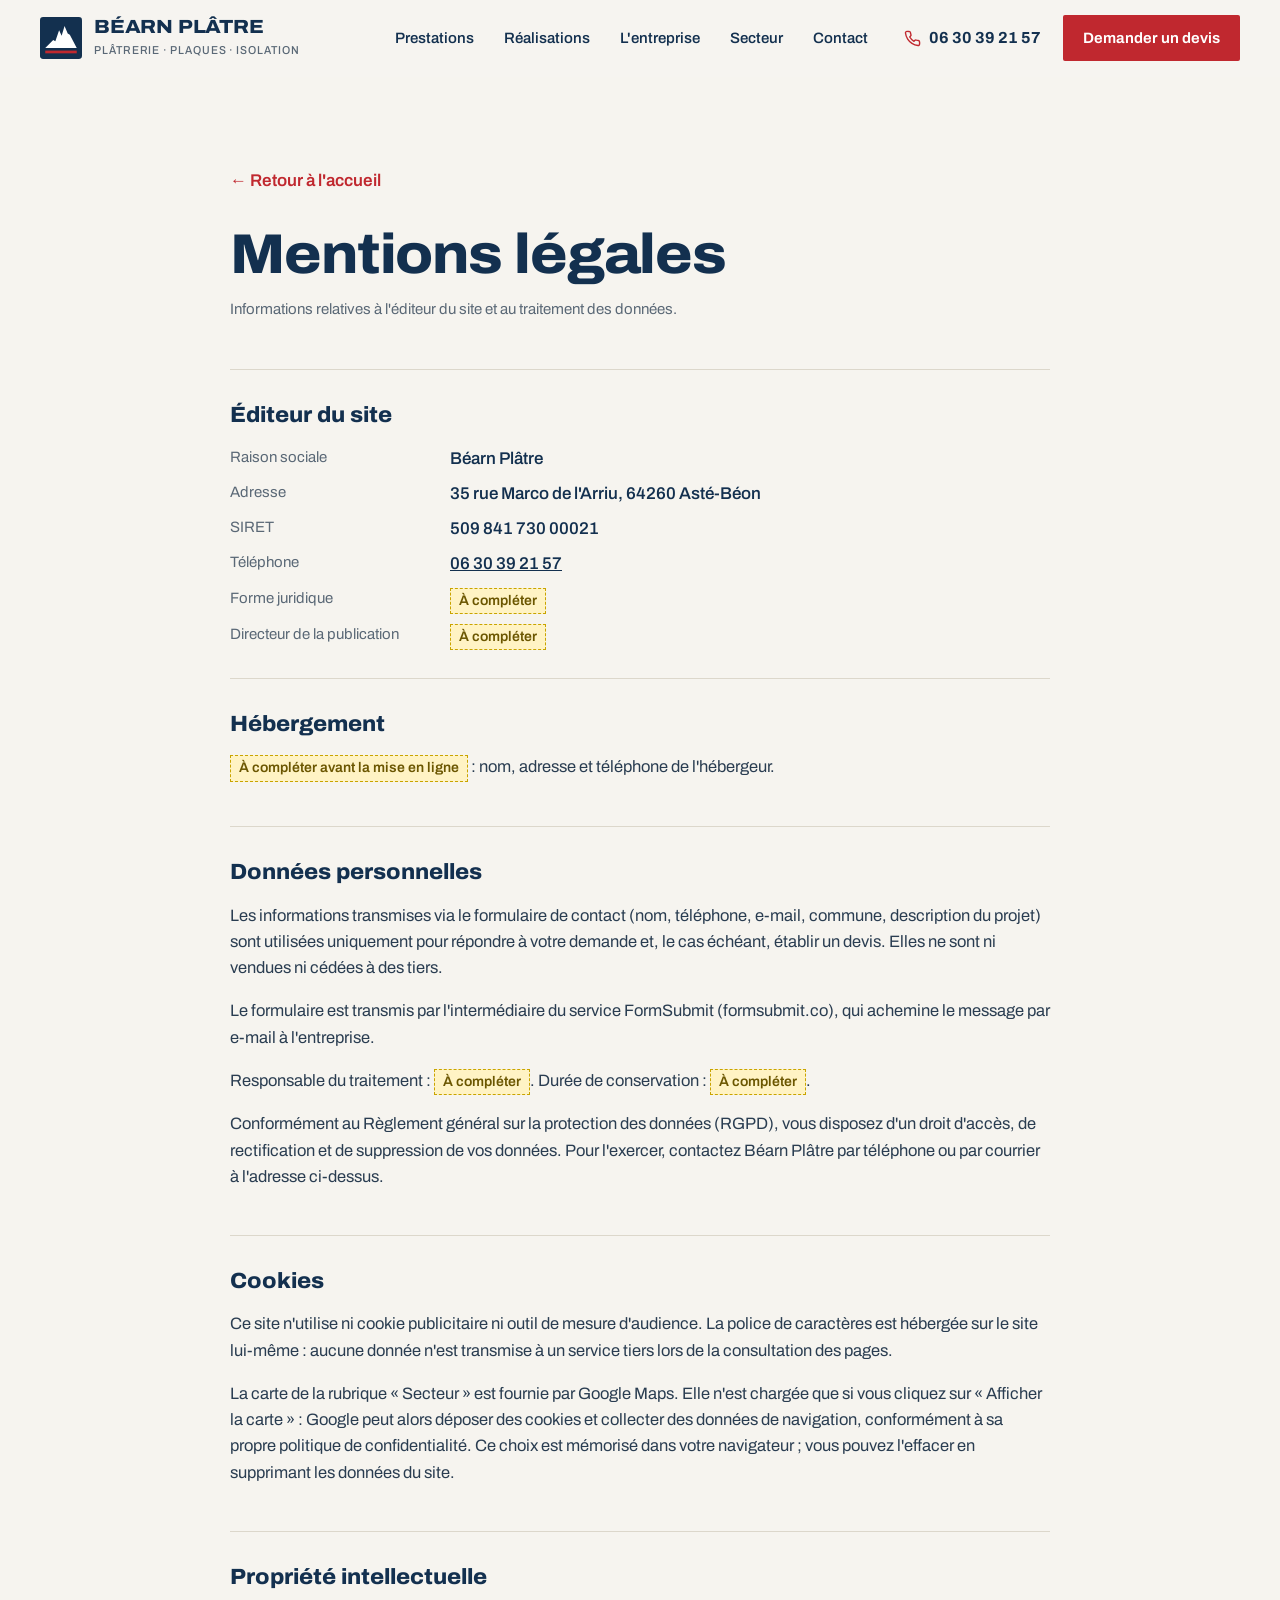
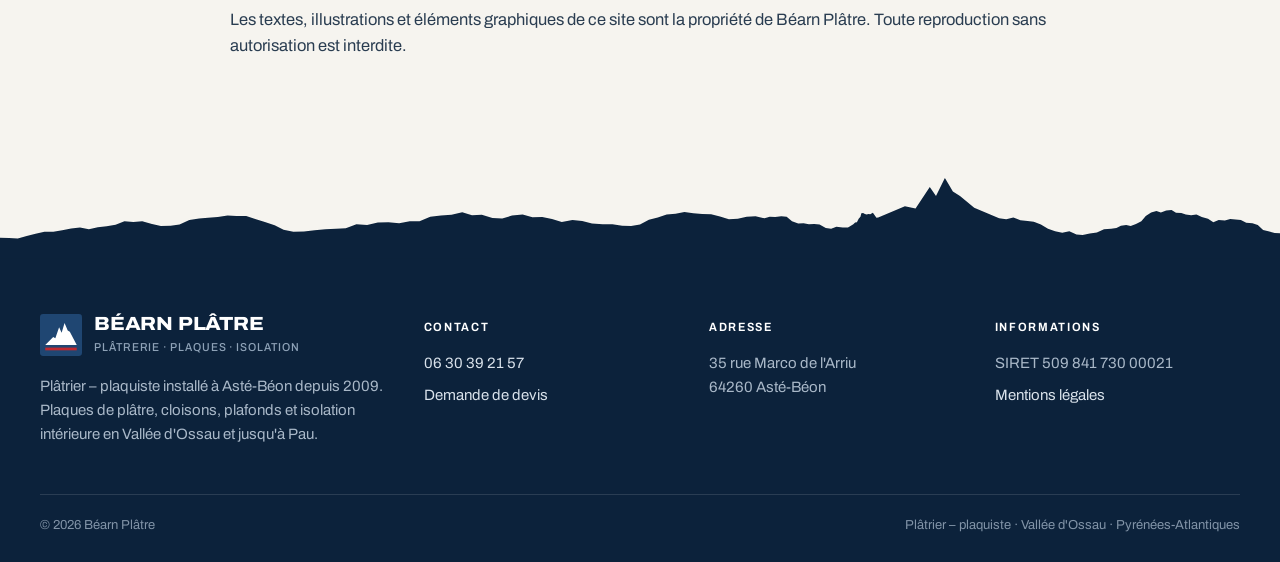
==== commit b2448139: "Ajoute la section Chantiers et des scènes 3D pour le déroulement - Réalisations affichée entre Prest" ====
--- a/bearn-platre-site/mentions-legales.html
+++ b/bearn-platre-site/mentions-legales.html
@@ -21,6 +21,7 @@
   <symbol id="i-phone" viewBox="0 0 24 24"><path fill="none" stroke="currentColor" stroke-width="2" stroke-linecap="round" stroke-linejoin="round" d="M22 16.9v3a2 2 0 0 1-2.2 2 19.8 19.8 0 0 1-8.6-3.1 19.5 19.5 0 0 1-6-6A19.8 19.8 0 0 1 2.1 4.2 2 2 0 0 1 4.1 2h3a2 2 0 0 1 2 1.7c.1 1 .4 1.9.7 2.8a2 2 0 0 1-.5 2.1L8.1 9.9a16 16 0 0 0 6 6l1.3-1.3a2 2 0 0 1 2.1-.4c.9.3 1.8.6 2.8.7a2 2 0 0 1 1.7 2z"/></symbol>
   <symbol id="i-pin" viewBox="0 0 24 24"><g fill="none" stroke="currentColor" stroke-width="2" stroke-linecap="round" stroke-linejoin="round"><path d="M20 10c0 6-8 12-8 12s-8-6-8-12a8 8 0 0 1 16 0z"/><circle cx="12" cy="10" r="3"/></g></symbol>
   <symbol id="i-arrow" viewBox="0 0 24 24"><path fill="none" stroke="currentColor" stroke-width="2" stroke-linecap="round" stroke-linejoin="round" d="M4 12h15M13 6l6 6-6 6"/></symbol>
+  <symbol id="i-camera" viewBox="0 0 24 24"><g fill="none" stroke="currentColor" stroke-width="1.6" stroke-linecap="round" stroke-linejoin="round"><path d="M23 19a2 2 0 0 1-2 2H3a2 2 0 0 1-2-2V8a2 2 0 0 1 2-2h4l2-3h6l2 3h4a2 2 0 0 1 2 2z"/><circle cx="12" cy="13" r="4"/></g></symbol>
   <symbol id="i-file" viewBox="0 0 24 24"><g fill="none" stroke="currentColor" stroke-width="2" stroke-linecap="round" stroke-linejoin="round"><path d="M14 2H6a2 2 0 0 0-2 2v16a2 2 0 0 0 2 2h12a2 2 0 0 0 2-2V8z"/><path d="M14 2v6h6M8 13h8M8 17h5"/></g></symbol>
 </svg>
 <a class="skip" href="#contenu">Aller au contenu</a>
@@ -37,7 +38,7 @@
 
     <nav class="main-nav" id="main-nav" aria-label="Navigation principale">
       <a href="index.html#prestations">Prestations</a>
-      <a href="index.html#realisations" hidden>Réalisations</a>
+      <a href="index.html#realisations">Réalisations</a>
       <a href="index.html#entreprise">L'entreprise</a>
       <a href="index.html#secteur">Secteur</a>
       <a href="index.html#contact">Contact</a>
--- a/bearn-platre-site/assets/style.css
+++ b/bearn-platre-site/assets/style.css
@@ -546,57 +546,64 @@
    ========================================================================== */
 
 .steps {
-  position: relative;
   display: grid;
   grid-template-columns: repeat(4, minmax(0, 1fr));
-  gap: 0;
+  gap: clamp(24px, 3vw, 40px);
   margin: 0;
   padding: 0;
   list-style: none;
-  counter-reset: step;
-}
-/* ligne de cote qui relie les étapes */
-.steps::before {
-  content: "";
-  position: absolute;
-  top: 17px;
-  left: 0;
-  right: 0;
-  height: 1px;
-  background: var(--red);
-}
-.steps li {
-  position: relative;
-  padding: 0 28px 0 0;
-  counter-increment: step;
-}
-.steps li::before {
-  content: counter(step);
-  position: relative;
-  display: grid;
-  place-items: center;
-  width: 35px;
-  height: 35px;
-  margin-bottom: 26px;
-  border: 1.5px solid var(--red);
-  border-radius: 50%;
-  background: var(--white);
-  font-size: 15px;
-  font-weight: 750;
+}
+.step-art {
+  margin: 0 auto 22px;
+  max-width: 240px;
+  transition: transform .4s cubic-bezier(.2, .7, .2, 1);
+}
+.steps li:hover .step-art { transform: translateY(-6px); }
+.step-n {
+  display: block;
+  margin-bottom: 6px;
+  font-size: 12.5px;
+  font-weight: 650;
+  letter-spacing: .14em;
+  text-transform: uppercase;
   color: var(--red);
 }
-.steps li::after {          /* petits traits de cote */
-  content: "";
-  position: absolute;
-  top: 11px;
-  left: -1px;
-  width: 1px;
-  height: 13px;
-  background: var(--red);
-}
-.steps li:first-child::after { display: none; }
 .steps h3 { font-size: 20px; font-stretch: 104%; margin-bottom: 8px; }
 .steps p { font-size: 16px; color: var(--muted); margin: 0; }
+
+/* scènes isométriques des étapes */
+.iso { width: 100%; height: auto; overflow: visible; }
+.iso polygon, .iso path, .iso line { stroke-linejoin: round; }
+.iso .i-front { fill: #f4f2ed; stroke: var(--ink); stroke-width: 1.2; }
+.iso .i-top { fill: #fff; stroke: var(--ink); stroke-width: 1.2; }
+.iso .i-side { fill: #dfe5ec; stroke: var(--ink); stroke-width: 1.2; }
+.iso .i-plat-top { fill: #f3f1ec; stroke: var(--ink); stroke-width: 1.2; }
+.iso .i-plat-front { fill: #e6e2d8; stroke: var(--ink); stroke-width: 1.2; }
+.iso .i-plat-side { fill: #d6dde6; stroke: var(--ink); stroke-width: 1.2; }
+.iso .i-dark { fill: #1d3d61; stroke: var(--ink); stroke-width: 1.2; }
+.iso .i-dark-top { fill: var(--ink); stroke: var(--ink); stroke-width: 1.2; }
+.iso .i-screen { fill: #eef2f6; }
+.iso .i-thin { fill: none; stroke: var(--ink); stroke-width: 1; opacity: .5; }
+.iso .i-red { fill: var(--red); stroke: var(--ink); stroke-width: 1; }
+.iso .i-white-dot { fill: #fff; }
+.iso .i-board { fill: #e3e9ef; stroke: var(--ink); stroke-width: 1.2; }
+.iso .i-paper { fill: #fff; stroke: var(--ink); stroke-width: 1; }
+.iso .i-check { fill: none; stroke: var(--red); stroke-width: 2.2; stroke-linecap: round; }
+.iso .i-tape { fill: #f6dcdd; stroke: var(--red); stroke-width: 1; }
+.iso .i-tick { stroke: var(--red); stroke-width: .9; }
+.iso .i-metal { fill: #e8eef4; stroke: var(--ink); stroke-width: 1.1; }
+.iso .i-metal-top { fill: #fff; stroke: var(--ink); stroke-width: 1.1; }
+.iso .i-metal-side { fill: #cdd7e2; stroke: var(--ink); stroke-width: 1.1; }
+.iso .i-insul { fill: none; stroke: var(--red); stroke-width: 1.3; }
+.iso .i-bucket { fill: #fff; stroke: var(--ink); stroke-width: 1.2; }
+.iso .i-plaster { fill: #f1eee6; stroke: var(--ink); stroke-width: .8; }
+.iso .i-wall { fill: #fff; stroke: var(--ink); stroke-width: 1.2; }
+.iso .i-wall-side { fill: #dfe5ec; stroke: var(--ink); stroke-width: 1.2; }
+.iso .i-window { fill: #e3edf6; stroke: var(--ink); stroke-width: 1.2; }
+.iso .i-mullion { stroke: var(--ink); stroke-width: 1.2; }
+.iso .i-skirt { stroke: var(--ink); stroke-width: 1; opacity: .6; }
+.iso .i-badge { fill: var(--red); }
+.iso .i-badge-check { fill: none; stroke: #fff; stroke-width: 2.4; stroke-linecap: round; stroke-linejoin: round; }
 
 /* ==========================================================================
    Secteur
@@ -708,6 +715,18 @@
 }
 .shot { position: relative; margin: 0; overflow: hidden; background: var(--paper-2); }
 .shot:first-child { grid-column: span 2; grid-row: span 2; }
+.shot--todo {
+  display: grid;
+  place-items: center;
+  min-height: 220px;
+  background:
+    repeating-linear-gradient(135deg, transparent 0 14px, rgba(19, 48, 79, .045) 14px 15px),
+    var(--paper);
+  border: 1px dashed #cfc8b9;
+}
+.todo-shot { display: grid; justify-items: center; gap: 2px; text-align: center; color: var(--muted); font-size: 14px; }
+.todo-shot svg { width: 34px; height: 34px; margin-bottom: 8px; color: var(--ink); opacity: .55; }
+.todo-shot b { color: var(--ink); font-size: 15px; font-weight: 650; }
 .shot a { display: block; height: 100%; }
 .shot img {
   width: 100%;
@@ -1083,9 +1102,7 @@
   .section-head { grid-template-columns: 1fr; }
   .about-grid, .area-grid, .contact-grid { grid-template-columns: 1fr; }
   .map-card { max-width: 680px; }
-  .steps { grid-template-columns: repeat(2, minmax(0, 1fr)); row-gap: 44px; }
-  .steps::before { display: none; }
-  .steps li::after { display: none; }
+  .steps { grid-template-columns: repeat(2, minmax(0, 1fr)); row-gap: 48px; }
   .footer-main { grid-template-columns: 1fr 1fr; }
   .footer-main > div:first-child { grid-column: 1 / -1; }
   .gallery { grid-template-columns: 1fr 1fr; }
@@ -1130,9 +1147,11 @@
   .row-2 { grid-template-columns: 1fr; }
   .hide-sm { display: none; }
   .factsheet .row { grid-template-columns: 1fr; gap: 2px; }
-  .steps { grid-template-columns: 1fr; row-gap: 32px; }
-  .steps li { display: grid; grid-template-columns: 35px 1fr; column-gap: 18px; padding: 0; }
-  .steps li::before { margin: 0; grid-row: span 2; }
+  .steps { gap: 36px 16px; }
+  .step-art { margin-bottom: 14px; }
+  .steps h3 { font-size: 17px; }
+  .steps p { font-size: 14.5px; line-height: 1.5; }
+  .shot--todo { min-height: 180px; }
   .footer-main { grid-template-columns: 1fr; gap: 28px; }
   .gallery { grid-template-columns: 1fr; }
   .shot:first-child { grid-column: auto; grid-row: auto; }
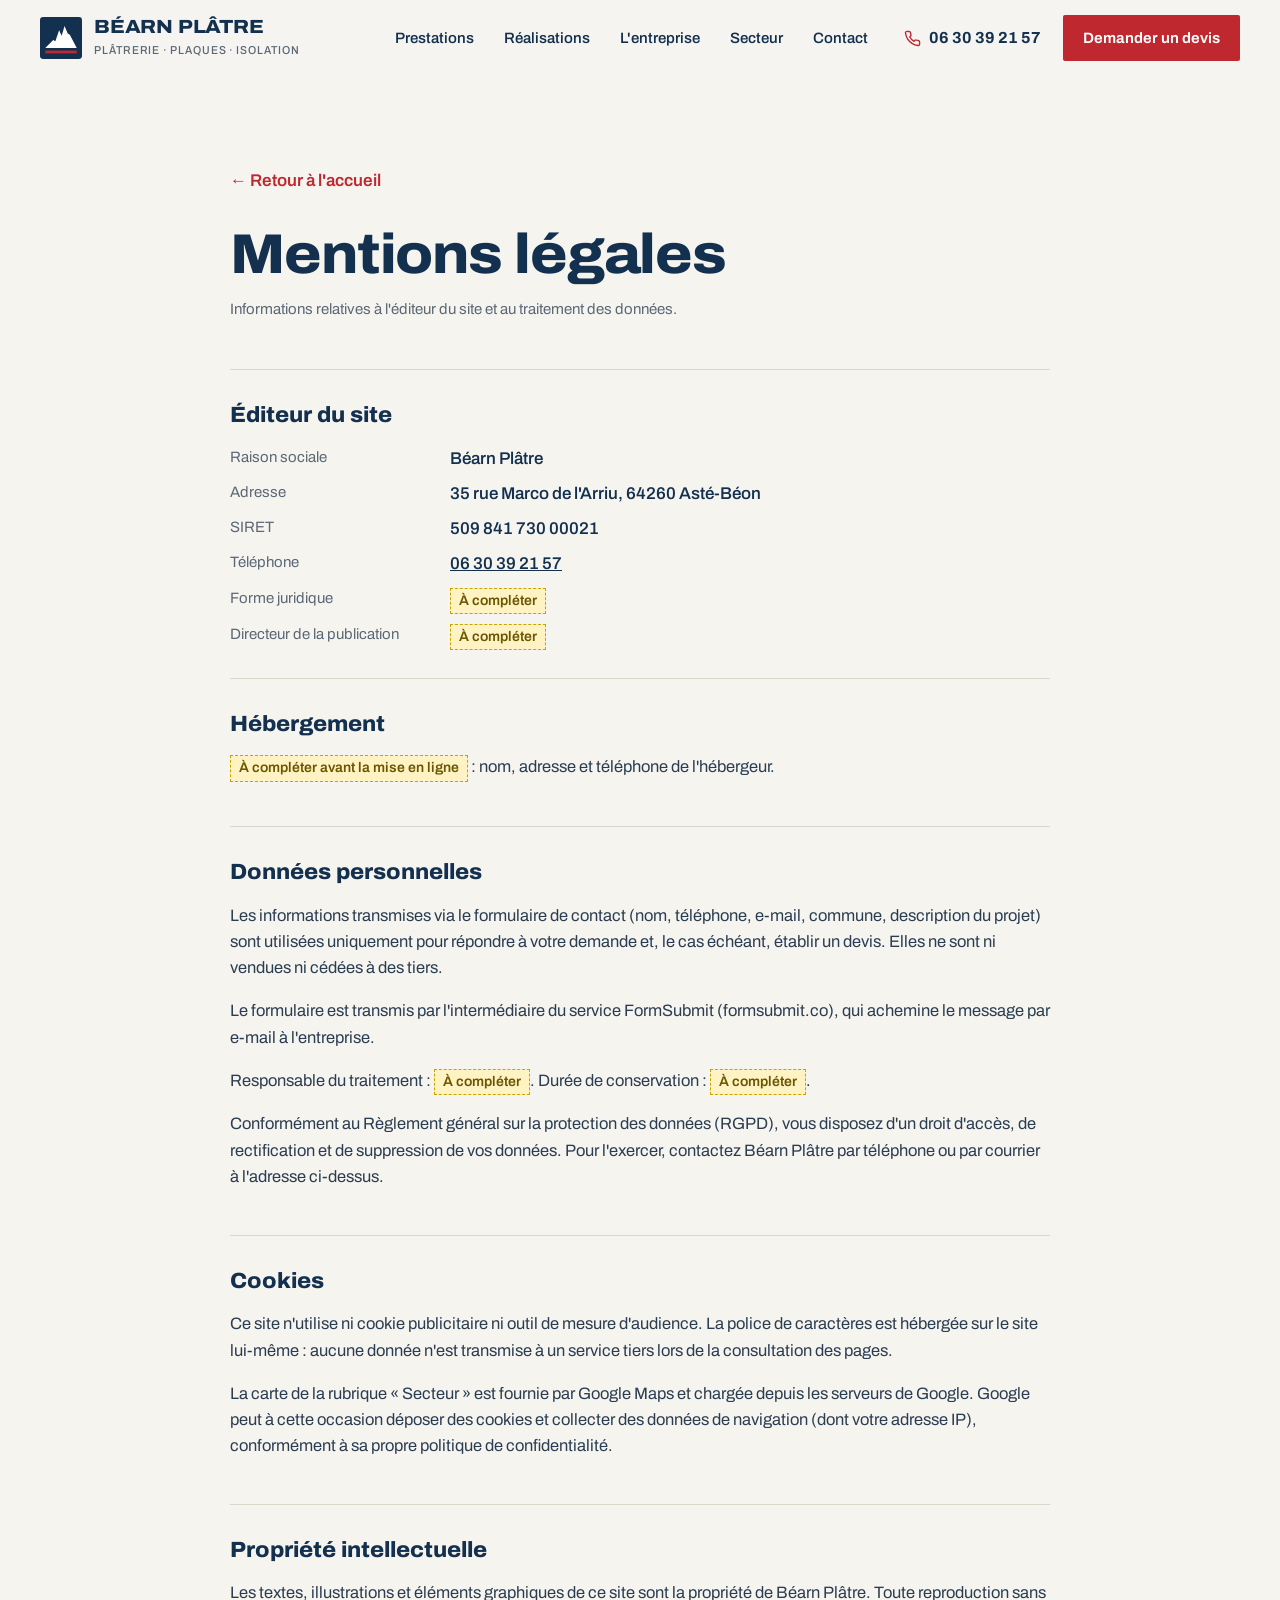
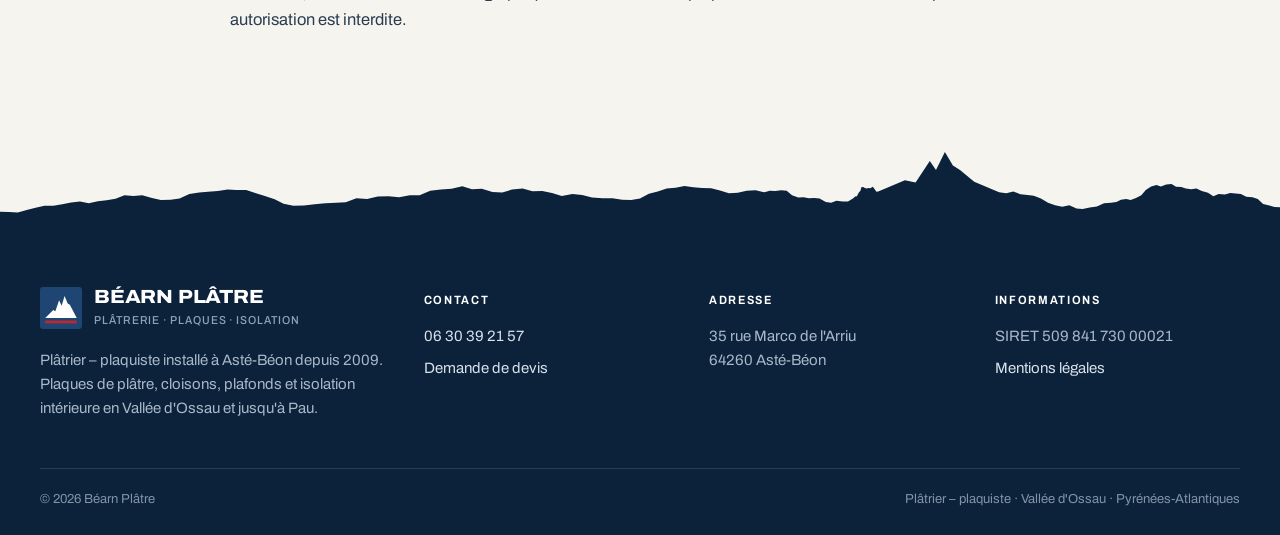
==== commit 99c3f17e: "Affiche la carte Google Maps directement, sans clic - La carte est intégrée dans la page (plus d'écr" ====
--- a/bearn-platre-site/mentions-legales.html
+++ b/bearn-platre-site/mentions-legales.html
@@ -94,7 +94,7 @@
     <section>
       <h2>Cookies</h2>
       <p>Ce site n'utilise ni cookie publicitaire ni outil de mesure d'audience. La police de caractères est hébergée sur le site lui-même : aucune donnée n'est transmise à un service tiers lors de la consultation des pages.</p>
-      <p>La carte de la rubrique « Secteur » est fournie par Google Maps. Elle n'est chargée que si vous cliquez sur « Afficher la carte » : Google peut alors déposer des cookies et collecter des données de navigation, conformément à sa propre politique de confidentialité. Ce choix est mémorisé dans votre navigateur ; vous pouvez l'effacer en supprimant les données du site.</p>
+      <p>La carte de la rubrique « Secteur » est fournie par Google Maps et chargée depuis les serveurs de Google. Google peut à cette occasion déposer des cookies et collecter des données de navigation (dont votre adresse IP), conformément à sa propre politique de confidentialité.</p>
     </section>
 
     <section>
--- a/bearn-platre-site/assets/style.css
+++ b/bearn-platre-site/assets/style.css
@@ -658,35 +658,6 @@
 .map-bg { position: absolute; inset: 0; width: 100%; height: 100%; }
 .map-bg path { fill: none; stroke: #7f9cbb; stroke-width: .8; opacity: .3; }
 .map-bg path:nth-child(4n) { opacity: .5; }
-.map-consent {
-  position: absolute;
-  inset: 0;
-  display: flex;
-  flex-direction: column;
-  align-items: center;
-  justify-content: center;
-  gap: 4px;
-  padding: 24px;
-  text-align: center;
-  color: #c9d4df;
-  font-size: 15px;
-  background: radial-gradient(closest-side, rgba(16, 42, 70, .92), rgba(16, 42, 70, .55));
-}
-.map-consent b { color: var(--white); font-size: 19px; font-stretch: 106%; }
-.map-consent .btn { margin: 18px 0 12px; min-height: 48px; }
-.map-consent small { max-width: 30em; font-size: 12.5px; color: #93a6ba; }
-.map-pin {
-  display: grid;
-  place-items: center;
-  width: 46px;
-  height: 46px;
-  margin-bottom: 10px;
-  border-radius: 50%;
-  background: var(--red);
-  color: var(--white);
-  box-shadow: 0 0 0 8px rgba(192, 40, 47, .25);
-}
-.map-pin svg { width: 22px; height: 22px; }
 .map-card figcaption {
   display: flex;
   flex-wrap: wrap;
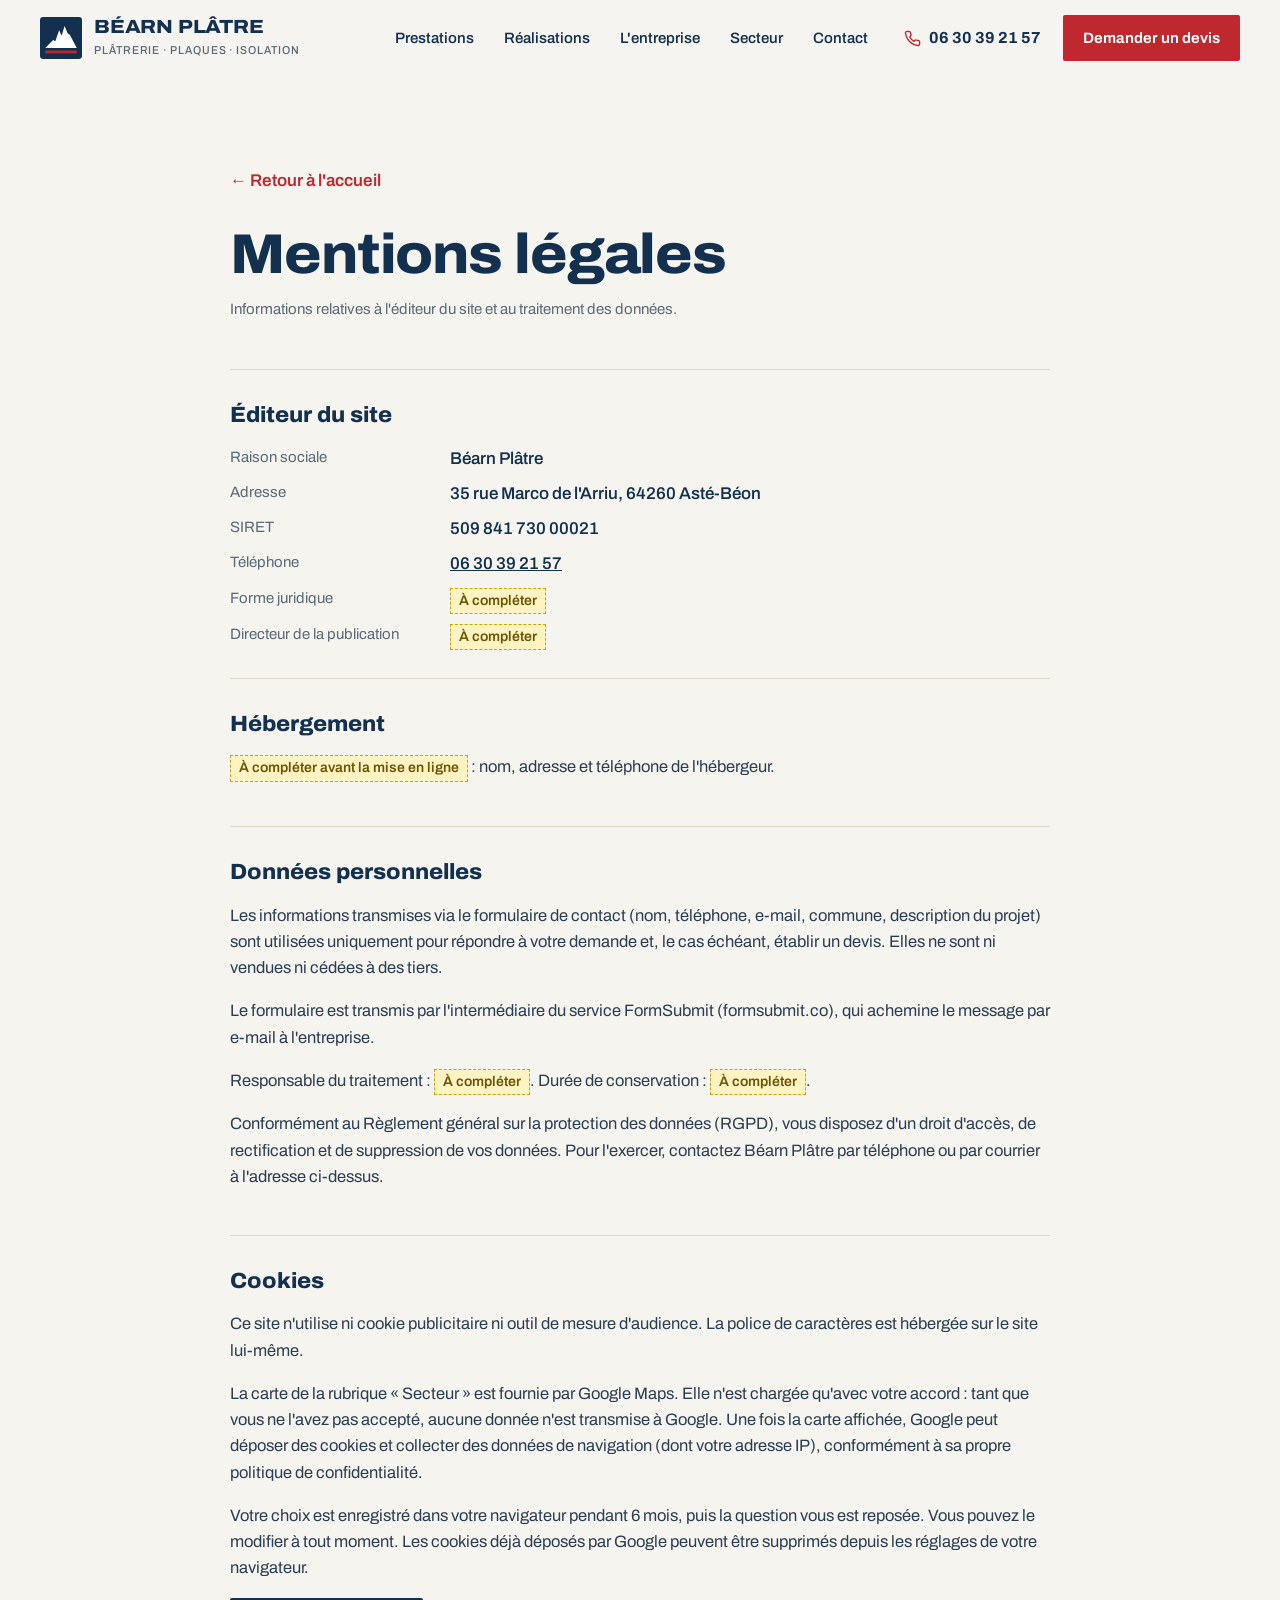
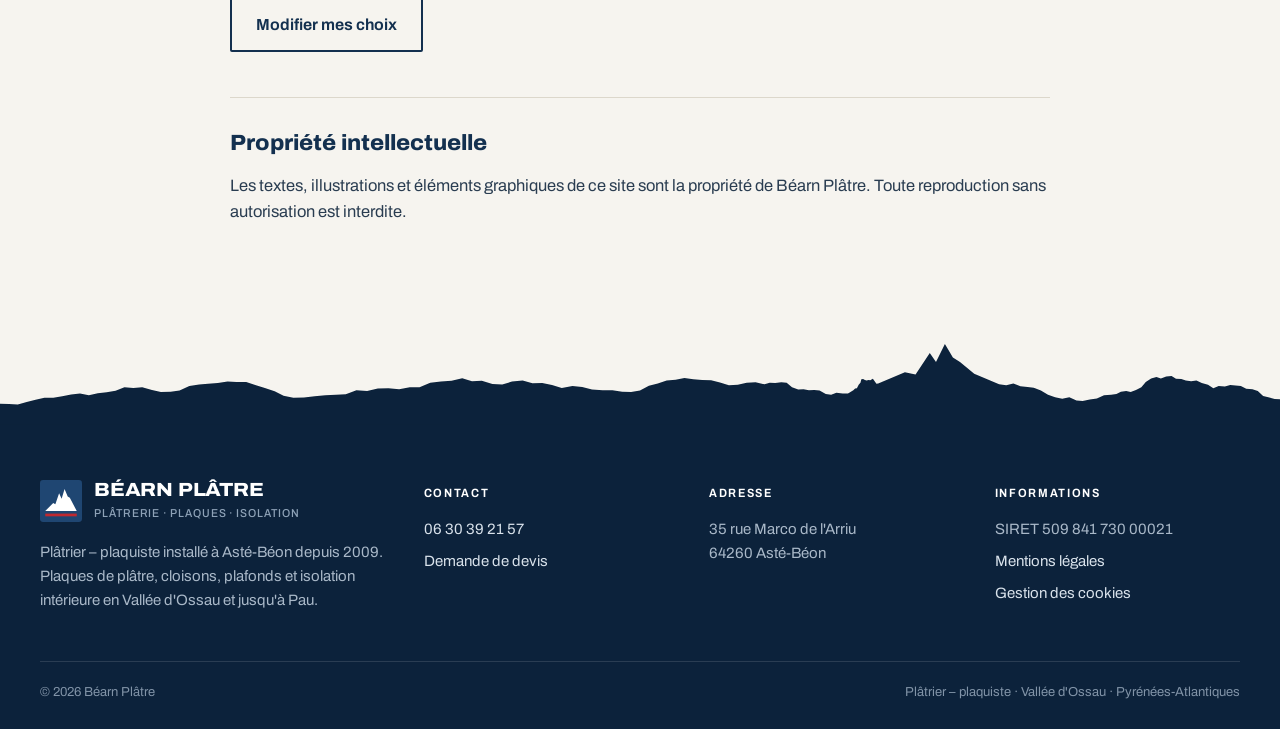
==== commit cd75ea66: "Ajoute un bandeau cookies conforme CNIL pour la carte Google Maps - Carte chargée seulement après ac" ====
--- a/bearn-platre-site/mentions-legales.html
+++ b/bearn-platre-site/mentions-legales.html
@@ -91,10 +91,12 @@
       <p>Conformément au Règlement général sur la protection des données (RGPD), vous disposez d'un droit d'accès, de rectification et de suppression de vos données. Pour l'exercer, contactez Béarn Plâtre par téléphone ou par courrier à l'adresse ci-dessus.</p>
     </section>
 
-    <section>
+    <section id="cookies">
       <h2>Cookies</h2>
-      <p>Ce site n'utilise ni cookie publicitaire ni outil de mesure d'audience. La police de caractères est hébergée sur le site lui-même : aucune donnée n'est transmise à un service tiers lors de la consultation des pages.</p>
-      <p>La carte de la rubrique « Secteur » est fournie par Google Maps et chargée depuis les serveurs de Google. Google peut à cette occasion déposer des cookies et collecter des données de navigation (dont votre adresse IP), conformément à sa propre politique de confidentialité.</p>
+      <p>Ce site n'utilise ni cookie publicitaire ni outil de mesure d'audience. La police de caractères est hébergée sur le site lui-même.</p>
+      <p>La carte de la rubrique « Secteur » est fournie par Google Maps. Elle n'est chargée qu'avec votre accord : tant que vous ne l'avez pas accepté, aucune donnée n'est transmise à Google. Une fois la carte affichée, Google peut déposer des cookies et collecter des données de navigation (dont votre adresse IP), conformément à sa propre politique de confidentialité.</p>
+      <p>Votre choix est enregistré dans votre navigateur pendant 6 mois, puis la question vous est reposée. Vous pouvez le modifier à tout moment. Les cookies déjà déposés par Google peuvent être supprimés depuis les réglages de votre navigateur.</p>
+      <p><button class="btn btn-line" type="button" data-consent-open>Modifier mes choix</button></p>
     </section>
 
     <section>
@@ -133,6 +135,7 @@
       <ul>
         <li>SIRET 509 841 730 00021</li>
         <li><a href="mentions-legales.html">Mentions légales</a></li>
+        <li><button class="linklike" type="button" data-consent-open>Gestion des cookies</button></li>
       </ul>
     </div>
   </div>
--- a/bearn-platre-site/assets/style.css
+++ b/bearn-platre-site/assets/style.css
@@ -658,6 +658,35 @@
 .map-bg { position: absolute; inset: 0; width: 100%; height: 100%; }
 .map-bg path { fill: none; stroke: #7f9cbb; stroke-width: .8; opacity: .3; }
 .map-bg path:nth-child(4n) { opacity: .5; }
+.map-consent {
+  position: absolute;
+  inset: 0;
+  display: flex;
+  flex-direction: column;
+  align-items: center;
+  justify-content: center;
+  gap: 4px;
+  padding: 24px;
+  text-align: center;
+  color: #c9d4df;
+  font-size: 15px;
+  background: radial-gradient(closest-side, rgba(16, 42, 70, .92), rgba(16, 42, 70, .55));
+}
+.map-consent b { color: var(--white); font-size: 19px; font-stretch: 106%; }
+.map-consent .btn { margin: 18px 0 12px; min-height: 48px; }
+.map-consent small { max-width: 30em; font-size: 12.5px; color: #93a6ba; }
+.map-pin {
+  display: grid;
+  place-items: center;
+  width: 46px;
+  height: 46px;
+  margin-bottom: 10px;
+  border-radius: 50%;
+  background: var(--red);
+  color: var(--white);
+  box-shadow: 0 0 0 8px rgba(192, 40, 47, .25);
+}
+.map-pin svg { width: 22px; height: 22px; }
 .map-card figcaption {
   display: flex;
   flex-wrap: wrap;
@@ -993,6 +1022,45 @@
   font-size: 13px;
   color: #8193a7;
 }
+
+/* bandeau cookies (carte Google Maps) */
+.cookie-banner {
+  position: fixed;
+  left: 20px;
+  bottom: 20px;
+  z-index: 70;
+  width: min(420px, calc(100vw - 40px));
+  padding: 20px 22px 22px;
+  background: var(--white);
+  border: 1px solid var(--line);
+  border-top: 3px solid var(--ink);
+  box-shadow: 0 24px 60px -24px rgba(12, 34, 59, .5);
+  font-size: 14.5px;
+  line-height: 1.5;
+  color: var(--ink-soft);
+}
+.cookie-banner[hidden] { display: none; }
+.cookie-title { margin: 0 0 6px; font-size: 16px; font-weight: 750; color: var(--ink); }
+.cookie-banner p { margin: 0 0 16px; }
+.cookie-banner a { color: var(--ink); font-weight: 600; }
+.cookie-actions { display: grid; grid-template-columns: 1fr 1fr; gap: 10px; }
+.cookie-actions .btn { min-height: 46px; padding: 0 12px; font-size: 15px; background: var(--ink); color: var(--white); }
+.cookie-actions .btn:hover { background: var(--ink-deep); }
+@media (prefers-reduced-motion: no-preference) {
+  .cookie-banner { animation: cookie-in .4s cubic-bezier(.2, .7, .2, 1) both; }
+}
+@keyframes cookie-in { from { transform: translateY(16px); opacity: 0; } }
+
+.linklike {
+  padding: 0;
+  border: 0;
+  background: none;
+  font: inherit;
+  color: #d9e2eb;
+  cursor: pointer;
+  text-align: left;
+}
+.linklike:hover { color: var(--white); text-decoration: underline; text-underline-offset: 3px; }
 
 /* barre d'action mobile */
 .mobile-bar { display: none; }
@@ -1147,6 +1215,7 @@
     -webkit-backdrop-filter: blur(8px);
   }
   .mobile-bar .btn { min-height: 50px; font-size: 15.5px; padding: 0 12px; }
+  .cookie-banner { left: 12px; right: 12px; width: auto; bottom: calc(80px + env(safe-area-inset-bottom)); padding: 16px 16px 18px; }
 }
 
 @media (max-width: 340px) {
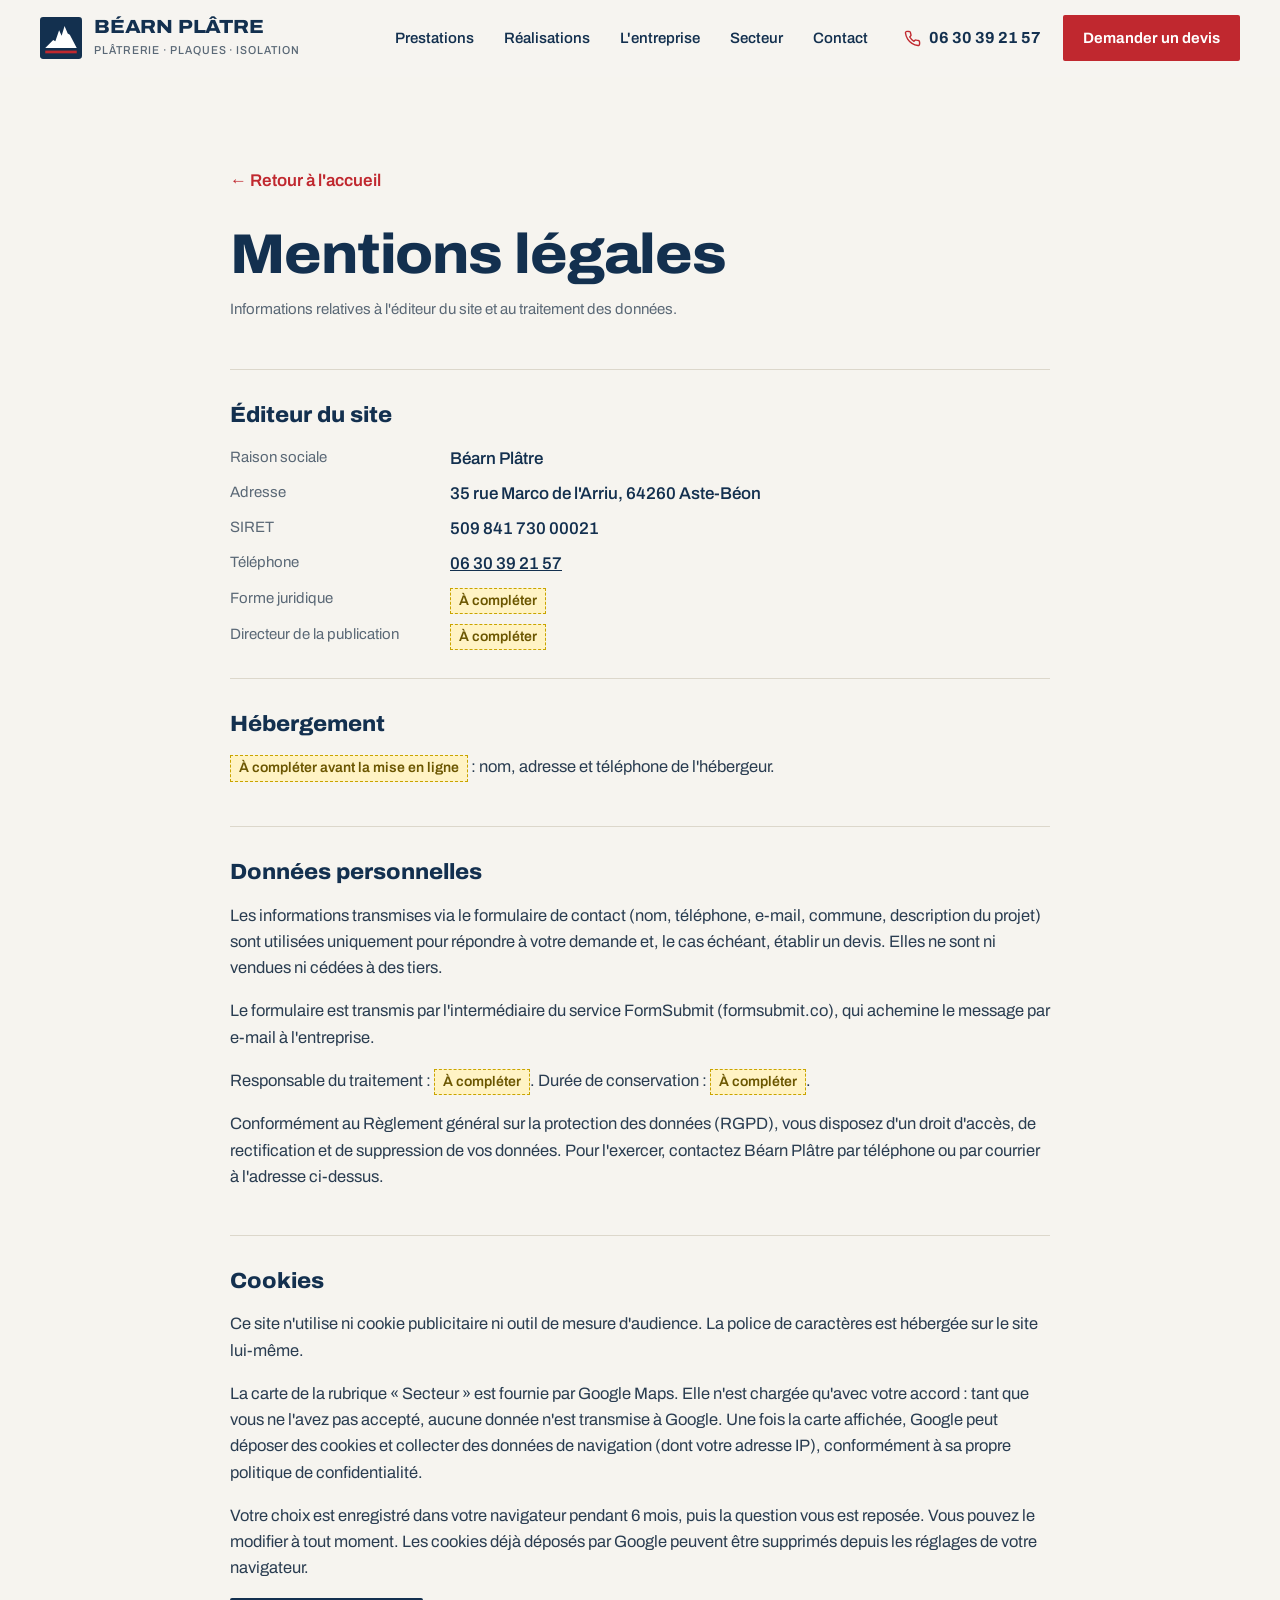
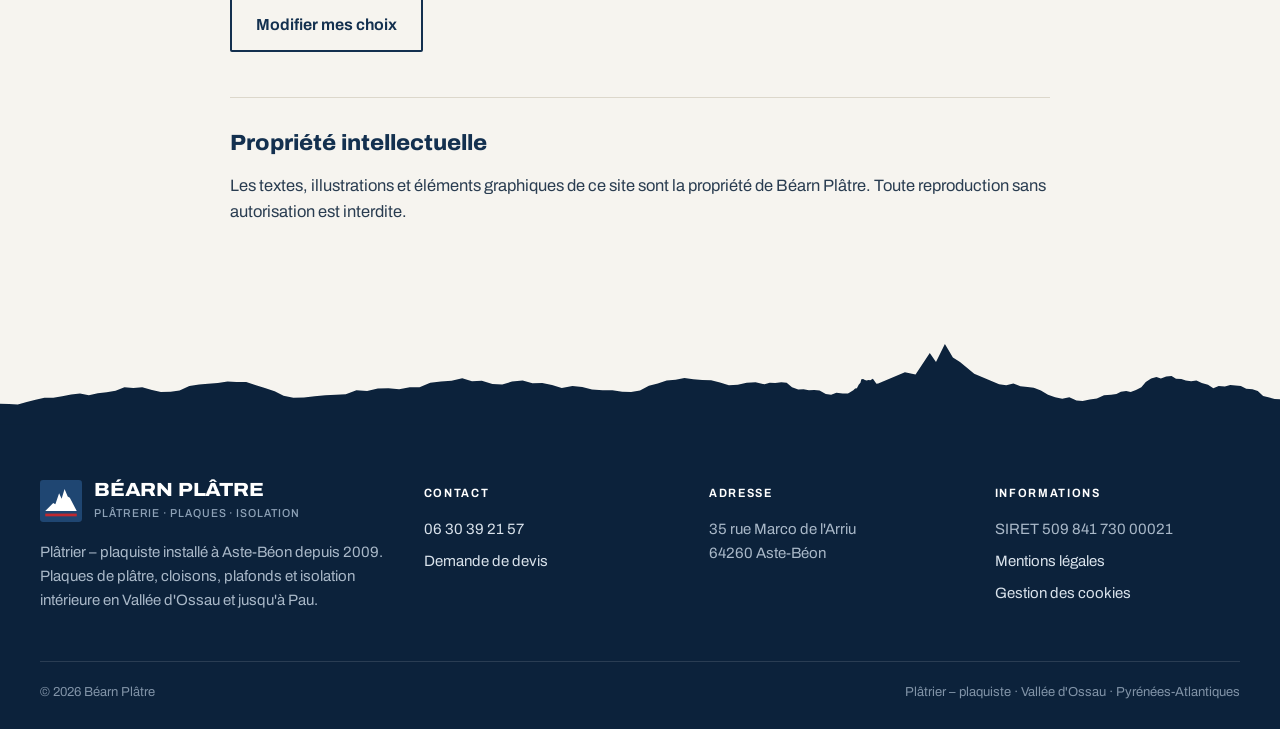
==== commit 4a78b4d1: "Dessin d'accueil en relief, scènes animées, devis en 3 étapes ; Aste-Béon - Accueil : les couches du" ====
--- a/bearn-platre-site/mentions-legales.html
+++ b/bearn-platre-site/mentions-legales.html
@@ -70,7 +70,7 @@
       <h2>Éditeur du site</h2>
       <dl>
         <dt>Raison sociale</dt><dd>Béarn Plâtre</dd>
-        <dt>Adresse</dt><dd>35 rue Marco de l'Arriu, 64260 Asté-Béon</dd>
+        <dt>Adresse</dt><dd>35 rue Marco de l'Arriu, 64260 Aste-Béon</dd>
         <dt>SIRET</dt><dd>509 841 730 00021</dd>
         <dt>Téléphone</dt><dd><a href="tel:+33630392157">06 30 39 21 57</a></dd>
         <dt>Forme juridique</dt><dd><span class="todo">À compléter</span></dd>
@@ -117,7 +117,7 @@
           <span class="brand-tag">Plâtrerie · Plaques · Isolation</span>
         </span>
       </a>
-      <p>Plâtrier – plaquiste installé à Asté-Béon depuis 2009. Plaques de plâtre, cloisons, plafonds et isolation intérieure en Vallée d'Ossau et jusqu'à Pau.</p>
+      <p>Plâtrier – plaquiste installé à Aste-Béon depuis 2009. Plaques de plâtre, cloisons, plafonds et isolation intérieure en Vallée d'Ossau et jusqu'à Pau.</p>
     </div>
     <div>
       <h4>Contact</h4>
@@ -128,7 +128,7 @@
     </div>
     <div>
       <h4>Adresse</h4>
-      <p>35 rue Marco de l'Arriu<br>64260 Asté-Béon</p>
+      <p>35 rue Marco de l'Arriu<br>64260 Aste-Béon</p>
     </div>
     <div>
       <h4>Informations</h4>
--- a/bearn-platre-site/assets/style.css
+++ b/bearn-platre-site/assets/style.css
@@ -66,6 +66,8 @@
   outline: 2px solid var(--red);
   outline-offset: 3px;
 }
+.area :focus-visible,
+.site-footer :focus-visible { outline-color: #fff; }
 
 .wrap {
   width: min(var(--wrap), 100% - 2 * var(--gutter));
@@ -86,6 +88,7 @@
 .skip:focus { top: 12px; }
 
 .nowrap { white-space: nowrap; }
+[hidden] { display: none !important; }
 
 .visually-hidden {
   position: absolute !important;
@@ -391,6 +394,21 @@
   .js .art .l4 { --dx: 126px; --dy: -73px; animation-delay: .45s; }
   .js .art .callouts { animation: fade .6s 1.25s both; }
 }
+/* dessin interactif : couche mise en avant au survol d'un repère */
+.art .px, .art .callout { transition: opacity .3s ease; }
+.art .callout { cursor: pointer; }
+.art .callout .hit { fill: transparent; }
+.art .bubble, .art .bubble-n, .art .label { transition: fill .2s ease; }
+.art.has-hot .layer:not(.is-hot) .px { opacity: .22; }
+.art.has-hot .callout:not(.is-hot) { opacity: .4; }
+.art .layer.is-hot polygon { stroke: var(--red); }
+.art .callout.is-hot .bubble { fill: var(--red); }
+.art .callout.is-hot .bubble-n { fill: #fff; }
+.art .callout.is-hot .label { fill: var(--red); }
+.legend li { cursor: pointer; }
+.legend li.is-hot { color: var(--red); }
+.legend li.is-hot b { background: var(--red); color: #fff; }
+
 @keyframes explode {
   from { transform: translate(var(--dx), var(--dy)); opacity: 0; }
   30% { opacity: 1; }
@@ -570,6 +588,30 @@
 }
 .steps h3 { font-size: 20px; font-stretch: 104%; margin-bottom: 8px; }
 .steps p { font-size: 16px; color: var(--muted); margin: 0; }
+
+/* scènes animées quand elles arrivent à l'écran (seulement si le visiteur accepte les animations) */
+@media (prefers-reduced-motion: no-preference) {
+  .js .steps li:nth-child(2) { --d: .15s; }
+  .js .steps li:nth-child(3) { --d: .3s; }
+  .js .steps li:nth-child(4) { --d: .45s; }
+  .js .iso .a-bubble { opacity: 0; transform-box: fill-box; transform-origin: 0% 100%; }
+  .js .iso .a-pulse { transform-box: fill-box; transform-origin: center; }
+  .js .iso .a-draw { stroke-dasharray: 1; stroke-dashoffset: 1; }
+  .js .iso .a-stamp { opacity: 0; transform-box: fill-box; transform-origin: center; }
+  .js .steps li.is-in .a-bubble {
+    animation: bubble-pop .55s cubic-bezier(.2, .9, .3, 1.35) calc(var(--d, 0s) + .25s) forwards,
+               bubble-ring .45s ease-in-out calc(var(--d, 0s) + 1s) 3;
+  }
+  .js .steps li.is-in .a-pulse { animation: pulse .9s ease-in-out calc(var(--d, 0s) + 1s) 3; }
+  .js .steps li.is-in .a-draw { animation: draw .9s ease-out calc(var(--d, 0s) + .3s) forwards; }
+  .js .steps li.is-in .a-late { animation-delay: calc(var(--d, 0s) + .9s); animation-duration: 1.1s; }
+  .js .steps li.is-in .a-stamp { animation: stamp .6s cubic-bezier(.2, .8, .3, 1.3) calc(var(--d, 0s) + .5s) forwards; }
+}
+@keyframes bubble-pop { 0% { opacity: 0; transform: scale(.2); } 100% { opacity: 1; transform: scale(1); } }
+@keyframes bubble-ring { 0%, 100% { transform: rotate(0); } 25% { transform: rotate(-7deg); } 75% { transform: rotate(7deg); } }
+@keyframes pulse { 0%, 100% { transform: scale(1); } 50% { transform: scale(1.3); } }
+@keyframes draw { to { stroke-dashoffset: 0; } }
+@keyframes stamp { 0% { opacity: 0; transform: scale(2.4) rotate(-14deg); } 100% { opacity: 1; transform: scale(1) rotate(0); } }
 
 /* scènes isométriques des étapes */
 .iso { width: 100%; height: auto; overflow: visible; }
@@ -970,6 +1012,128 @@
 .form-status.is-error { border-left-color: var(--red); }
 .form-status b { display: block; margin-bottom: 2px; }
 
+/* devis en 3 étapes */
+.wiz-progress, .wiz-nav { display: none; }
+.js .wiz-progress {
+  display: grid;
+  grid-template-columns: repeat(3, 1fr);
+  gap: 8px;
+  margin: 0 0 26px;
+  padding: 0;
+  list-style: none;
+}
+.wiz-progress li {
+  display: flex;
+  align-items: center;
+  gap: 8px;
+  padding-top: 10px;
+  border-top: 3px solid var(--line);
+  font-size: 13.5px;
+  font-weight: 600;
+  color: var(--muted);
+  transition: border-color .3s, color .3s;
+}
+.wiz-progress b {
+  display: grid;
+  place-items: center;
+  width: 22px;
+  height: 22px;
+  border-radius: 50%;
+  background: var(--paper-2);
+  font-size: 12px;
+  color: var(--muted);
+  transition: background-color .3s, color .3s;
+}
+.wiz-progress li.is-done, .wiz-progress li.is-current { border-top-color: var(--ink); color: var(--ink); }
+.wiz-progress li.is-current b { background: var(--red); color: #fff; }
+.wiz-progress li.is-done b { background: var(--ink); color: #fff; }
+
+.wiz-step { min-width: 0; margin: 0; padding: 0; border: 0; }
+.wiz-step + .wiz-step { margin-top: 34px; }
+.js .wiz-step + .wiz-step { margin-top: 0; }
+.js .wiz-step:not(.is-active) { display: none; }
+@media (prefers-reduced-motion: no-preference) {
+  .js .wiz-step.is-active { animation: step-in .35s ease both; }
+}
+@keyframes step-in { from { opacity: 0; transform: translateX(14px); } }
+.wiz-legend { display: block; margin: 0 0 6px; padding: 0; font-size: 22px; font-weight: 800; font-stretch: 104%; color: var(--ink); }
+.wiz-legend:focus { outline: none; }
+.wiz-count { display: block; margin-bottom: 4px; font-size: 12px; font-weight: 650; letter-spacing: .12em; text-transform: uppercase; color: var(--red); }
+.wiz-hint { margin: 0 0 16px; font-size: 14.5px; color: var(--muted); }
+.wiz-step > .fieldset:first-of-type { margin-top: 18px; }
+.opt { font-style: normal; font-weight: 400; color: var(--muted); }
+
+.work-cards { display: grid; grid-template-columns: repeat(3, minmax(0, 1fr)); gap: 10px; }
+.work-card {
+  position: relative;
+  display: grid;
+  gap: 8px;
+  padding: 10px 10px 12px;
+  background: #fdfcfa;
+  text-align: center;
+  cursor: pointer;
+  user-select: none;
+}
+.work-card input { position: absolute; width: 1px; height: 1px; opacity: 0; }
+.wc-box {
+  position: absolute;
+  inset: 0;
+  border: 1.5px solid #cdc7ba;
+  border-radius: 2px;
+  pointer-events: none;
+  transition: border-color .15s, box-shadow .15s;
+}
+.wc-box::after {
+  content: "";
+  position: absolute;
+  top: 8px;
+  right: 8px;
+  width: 22px;
+  height: 22px;
+  border-radius: 50%;
+  background: var(--ink) url("data:image/svg+xml,%3Csvg xmlns='http://www.w3.org/2000/svg' viewBox='0 0 10 10'%3E%3Cpath d='M2 5.2l2 2L8 2.8' fill='none' stroke='%23fff' stroke-width='1.6' stroke-linecap='round' stroke-linejoin='round'/%3E%3C/svg%3E") center / 12px no-repeat;
+  opacity: 0;
+  transform: scale(.5);
+  transition: opacity .15s, transform .2s cubic-bezier(.2, .9, .3, 1.4);
+}
+.work-card:hover .wc-box { border-color: var(--ink); }
+.work-card input:checked + .wc-box { border: 2px solid var(--ink); box-shadow: 0 0 0 3px rgba(19, 48, 79, .1); }
+.work-card input:checked + .wc-box::after { opacity: 1; transform: none; }
+.work-card input:focus-visible + .wc-box { outline: 2px solid var(--red); outline-offset: 3px; }
+.wc-art { display: grid; place-items: center; aspect-ratio: 3 / 2; padding: 8%; background: var(--paper); }
+.wc-label { font-size: 14.5px; font-weight: 650; line-height: 1.25; color: var(--ink); }
+.wc-plus { width: 38%; height: auto; }
+.wc-plus circle, .wc-plus path { fill: none; stroke: var(--ink); stroke-width: 2; stroke-linecap: round; }
+.wiz-error { margin: 14px 0 0; font-size: 14.5px; font-weight: 600; color: var(--red); }
+
+.wiz-recap {
+  display: flex;
+  flex-wrap: wrap;
+  align-items: baseline;
+  gap: 4px 12px;
+  margin: 8px 0 22px;
+  padding: 12px 14px;
+  background: var(--paper);
+  border-left: 3px solid var(--ink);
+  font-size: 14.5px;
+  color: var(--ink);
+}
+.wiz-edit {
+  padding: 0;
+  border: 0;
+  background: none;
+  font: 600 14px var(--font);
+  color: var(--red);
+  text-decoration: underline;
+  text-underline-offset: 3px;
+  cursor: pointer;
+}
+.wiz-step:not([data-step="1"]) .wiz-legend + .fieldset { margin-top: 18px; }
+.js .wiz-nav { display: flex; justify-content: space-between; gap: 12px; margin-top: 26px; }
+.wiz-nav .wiz-next { margin-left: auto; min-width: 200px; }
+.wiz-step[data-step="3"].is-active ~ .wiz-nav { margin-top: 14px; }
+.wiz-step[data-step="3"].is-active ~ .wiz-nav .wiz-prev { min-height: 44px; border-color: transparent; padding-left: 0; }
+
 /* ==========================================================================
    Pied de page
    ========================================================================== */
@@ -1040,7 +1204,10 @@
   color: var(--ink-soft);
 }
 .cookie-banner[hidden] { display: none; }
-.cookie-title { margin: 0 0 6px; font-size: 16px; font-weight: 750; color: var(--ink); }
+.cookie-banner { max-height: calc(100vh - var(--header-h) - 40px); overflow-y: auto; }
+.menu-open .cookie-banner { display: none; }
+.cookie-open body { padding-bottom: calc(var(--cookie-h, 0px) + 40px); }
+.cookie-title { margin: 0 0 6px; font-size: 16px; font-weight: 750; font-stretch: 100%; letter-spacing: 0; line-height: 1.3; color: var(--ink); }
 .cookie-banner p { margin: 0 0 16px; }
 .cookie-banner a { color: var(--ink); font-weight: 600; }
 .cookie-actions { display: grid; grid-template-columns: 1fr 1fr; gap: 10px; }
@@ -1200,6 +1367,10 @@
   .legal dl { grid-template-columns: 1fr; gap: 2px; }
   .legal dd { margin-bottom: 12px; }
   .form-foot .btn { width: 100%; }
+  .work-cards { grid-template-columns: repeat(2, minmax(0, 1fr)); }
+  .wiz-legend { font-size: 20px; }
+  .wiz-progress li span { font-size: 12.5px; }
+  .wiz-nav .wiz-next { min-width: 0; flex: 1; }
 
   .mobile-bar {
     position: fixed;
@@ -1215,7 +1386,24 @@
     -webkit-backdrop-filter: blur(8px);
   }
   .mobile-bar .btn { min-height: 50px; font-size: 15.5px; padding: 0 12px; }
-  .cookie-banner { left: 12px; right: 12px; width: auto; bottom: calc(80px + env(safe-area-inset-bottom)); padding: 16px 16px 18px; }
+  .cookie-banner { left: 12px; right: 12px; width: auto; bottom: calc(80px + env(safe-area-inset-bottom)); padding: 16px 16px 18px;
+    max-height: calc(100vh - var(--header-h) - 100px); }
+  .cookie-open body { padding-bottom: calc(var(--cookie-h, 0px) + 72px + 24px); }
+}
+
+/* écrans très bas (téléphone à l'horizontale, zoom 400 %) : bandeau compact, collé en bas */
+@media (max-height: 480px) {
+  .cookie-banner {
+    left: 0; right: 0; bottom: 0; width: auto;
+    z-index: 65;
+    max-height: calc(100vh - var(--header-h));
+    padding: 12px 14px 14px;
+    border-left: 0; border-right: 0;
+  }
+  .cookie-title { display: none; }
+  .cookie-banner p { margin-bottom: 10px; }
+  .cookie-actions .btn { min-height: 44px; }
+  .cookie-open body { padding-bottom: calc(var(--cookie-h, 0px) + 16px); }
 }
 
 @media (max-width: 340px) {
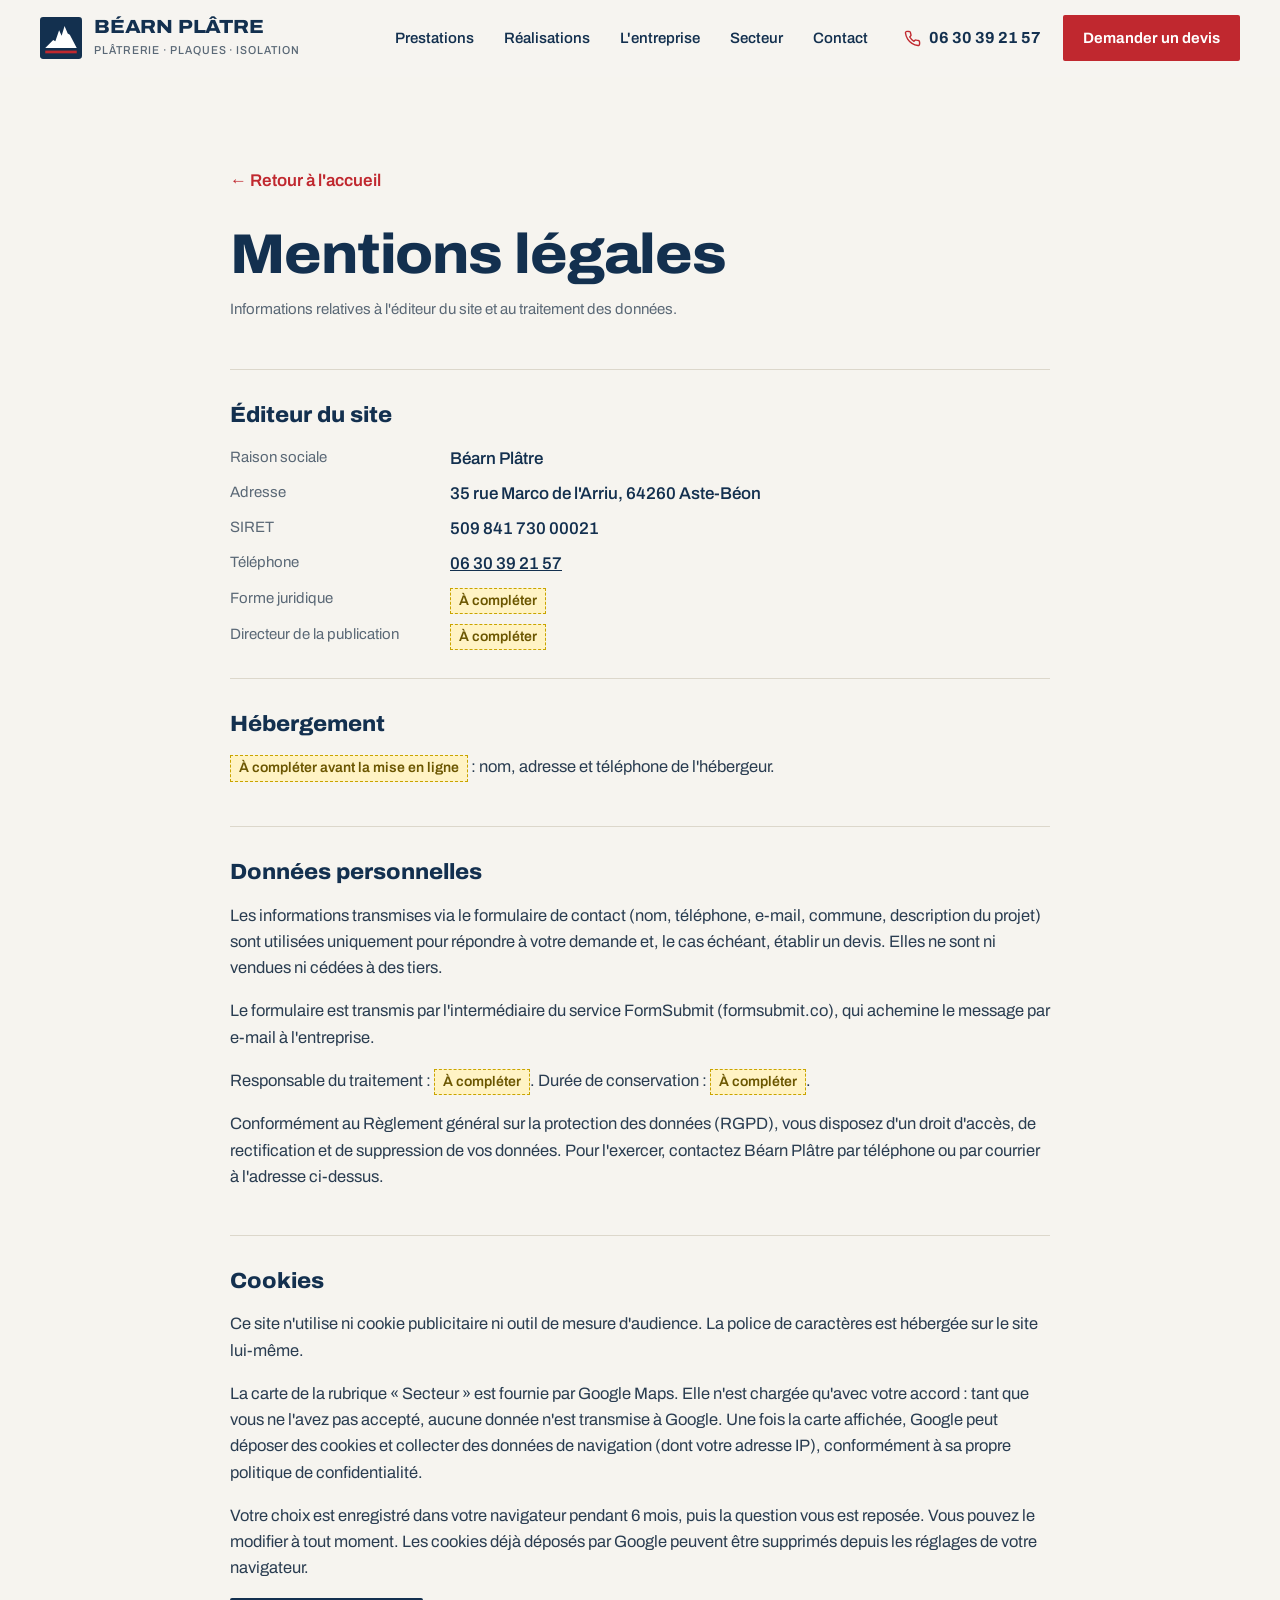
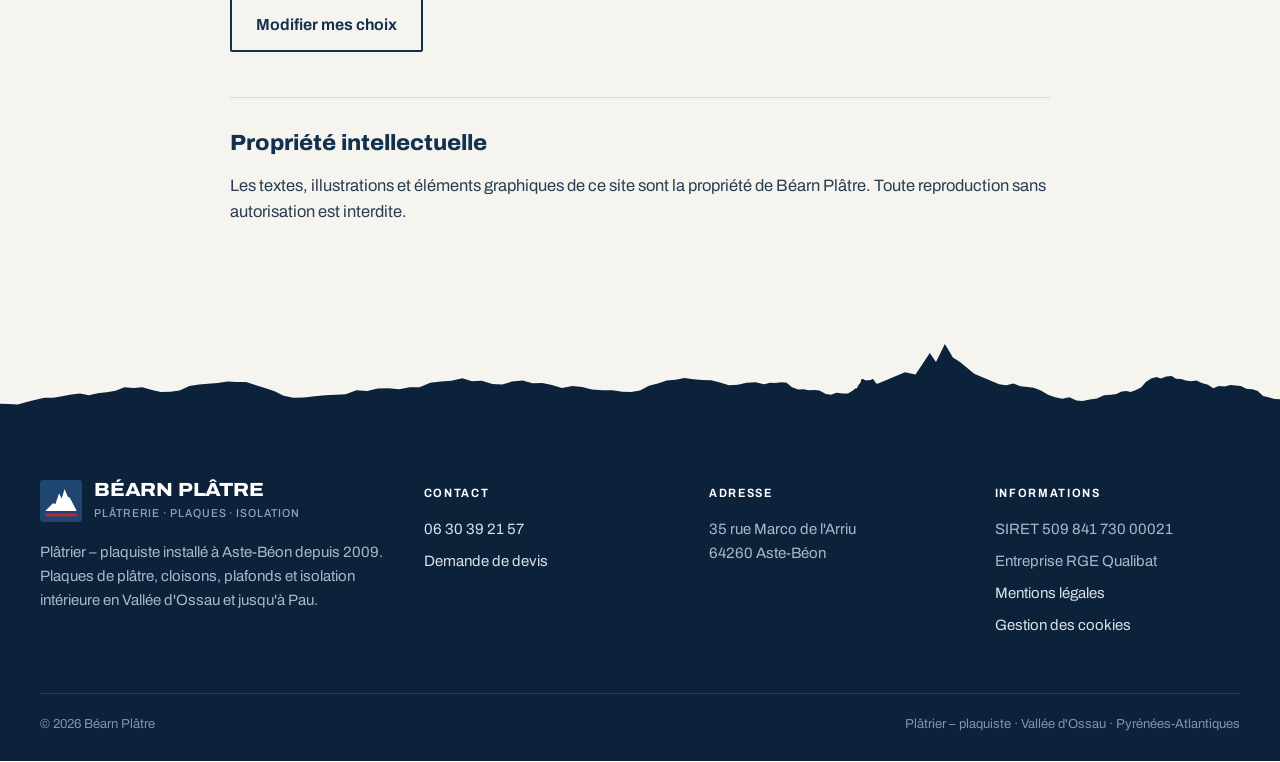
==== commit c9215eec: "Ajoute les 3 photos de chantier et le label RGE Qualibat - Réalisations : 3 vraies photos (combles s" ====
--- a/bearn-platre-site/mentions-legales.html
+++ b/bearn-platre-site/mentions-legales.html
@@ -19,6 +19,7 @@
     <rect x="5" y="32" width="30" height="2.6" fill="#c0282f"/>
   </symbol>
   <symbol id="i-phone" viewBox="0 0 24 24"><path fill="none" stroke="currentColor" stroke-width="2" stroke-linecap="round" stroke-linejoin="round" d="M22 16.9v3a2 2 0 0 1-2.2 2 19.8 19.8 0 0 1-8.6-3.1 19.5 19.5 0 0 1-6-6A19.8 19.8 0 0 1 2.1 4.2 2 2 0 0 1 4.1 2h3a2 2 0 0 1 2 1.7c.1 1 .4 1.9.7 2.8a2 2 0 0 1-.5 2.1L8.1 9.9a16 16 0 0 0 6 6l1.3-1.3a2 2 0 0 1 2.1-.4c.9.3 1.8.6 2.8.7a2 2 0 0 1 1.7 2z"/></symbol>
+  <symbol id="i-mail" viewBox="0 0 24 24"><g fill="none" stroke="currentColor" stroke-width="2" stroke-linecap="round" stroke-linejoin="round"><rect x="2" y="4" width="20" height="16" rx="2"/><path d="m3 6 9 7 9-7"/></g></symbol>
   <symbol id="i-pin" viewBox="0 0 24 24"><g fill="none" stroke="currentColor" stroke-width="2" stroke-linecap="round" stroke-linejoin="round"><path d="M20 10c0 6-8 12-8 12s-8-6-8-12a8 8 0 0 1 16 0z"/><circle cx="12" cy="10" r="3"/></g></symbol>
   <symbol id="i-arrow" viewBox="0 0 24 24"><path fill="none" stroke="currentColor" stroke-width="2" stroke-linecap="round" stroke-linejoin="round" d="M4 12h15M13 6l6 6-6 6"/></symbol>
   <symbol id="i-camera" viewBox="0 0 24 24"><g fill="none" stroke="currentColor" stroke-width="1.6" stroke-linecap="round" stroke-linejoin="round"><path d="M23 19a2 2 0 0 1-2 2H3a2 2 0 0 1-2-2V8a2 2 0 0 1 2-2h4l2-3h6l2 3h4a2 2 0 0 1 2 2z"/><circle cx="12" cy="13" r="4"/></g></symbol>
@@ -134,6 +135,7 @@
       <h4>Informations</h4>
       <ul>
         <li>SIRET 509 841 730 00021</li>
+        <li>Entreprise RGE Qualibat</li>
         <li><a href="mentions-legales.html">Mentions légales</a></li>
         <li><button class="linklike" type="button" data-consent-open>Gestion des cookies</button></li>
       </ul>
--- a/bearn-platre-site/assets/style.css
+++ b/bearn-platre-site/assets/style.css
@@ -39,7 +39,6 @@
 *, *::before, *::after { box-sizing: border-box; }
 
 html {
-  scroll-behavior: smooth;
   scroll-padding-top: var(--header-h);
   -webkit-text-size-adjust: 100%;
 }
@@ -89,6 +88,9 @@
 
 .nowrap { white-space: nowrap; }
 [hidden] { display: none !important; }
+@media (prefers-reduced-motion: no-preference) {
+  html { scroll-behavior: smooth; }
+}
 
 .visually-hidden {
   position: absolute !important;
@@ -346,6 +348,9 @@
   font-weight: 750;
   color: var(--ink);
 }
+.hero-facts .fact-rge { display: flex; align-items: center; gap: 10px; }
+.hero-facts .fact-rge img { width: 34px; height: 40px; flex: none; }
+.hero-facts .fact-rge > span { margin: 0; }
 .hero-facts span {
   display: block;
   margin-top: 2px;
@@ -398,6 +403,8 @@
 .art .px, .art .callout { transition: opacity .3s ease; }
 .art .callout { cursor: pointer; }
 .art .callout .hit { fill: transparent; }
+.art .px, .art .dot, .art .leader { pointer-events: none; }
+.art .layer-hit { fill: transparent; }
 .art .bubble, .art .bubble-n, .art .label { transition: fill .2s ease; }
 .art.has-hot .layer:not(.is-hot) .px { opacity: .22; }
 .art.has-hot .callout:not(.is-hot) { opacity: .4; }
@@ -556,6 +563,9 @@
 }
 .factsheet dd { margin: 0; font-size: 16px; font-weight: 550; color: var(--ink); }
 .factsheet dd a { text-decoration: none; }
+.factsheet .dd-rge { display: flex; align-items: flex-start; gap: 12px; }
+.factsheet .dd-rge img { width: 34px; height: 40px; flex: none; }
+.factsheet .dd-rge small { display: block; margin-top: 4px; font-size: 13.5px; font-weight: 400; line-height: 1.45; color: var(--muted); }
 .factsheet dd a:hover { color: var(--red); }
 .factsheet .mono { font-variant-numeric: tabular-nums; letter-spacing: .02em; }
 
@@ -757,6 +767,11 @@
 }
 .shot { position: relative; margin: 0; overflow: hidden; background: var(--paper-2); }
 .shot:first-child { grid-column: span 2; grid-row: span 2; }
+/* trois photos en portrait, côte à côte */
+.gallery.gallery--trio { grid-template-columns: repeat(3, minmax(0, 1fr)); grid-auto-rows: auto; gap: 16px; }
+.gallery--trio .shot:first-child { grid-column: auto; grid-row: auto; }
+.gallery--trio .shot img { aspect-ratio: 4 / 5; }
+
 .shot--todo {
   display: grid;
   place-items: center;
@@ -874,6 +889,7 @@
   color: var(--ink);
   text-decoration: none;
 }
+.contact-lines a[href^="mailto:"] { overflow-wrap: anywhere; }
 .contact-lines a.big { font-size: clamp(24px, 2.4vw, 30px); font-weight: 800; font-stretch: 106%; letter-spacing: -.01em; }
 .contact-lines a:hover { color: var(--red); }
 
@@ -1016,7 +1032,7 @@
 .wiz-progress, .wiz-nav { display: none; }
 .js .wiz-progress {
   display: grid;
-  grid-template-columns: repeat(3, 1fr);
+  grid-template-columns: repeat(3, minmax(0, 1fr));
   gap: 8px;
   margin: 0 0 26px;
   padding: 0;
@@ -1033,6 +1049,9 @@
   color: var(--muted);
   transition: border-color .3s, color .3s;
 }
+.wiz-progress li { min-width: 0; }
+.wiz-progress li span { min-width: 0; overflow: hidden; text-overflow: ellipsis; white-space: nowrap; }
+.wiz-progress b { flex: none; }
 .wiz-progress b {
   display: grid;
   place-items: center;
@@ -1059,6 +1078,7 @@
 .wiz-legend { display: block; margin: 0 0 6px; padding: 0; font-size: 22px; font-weight: 800; font-stretch: 104%; color: var(--ink); }
 .wiz-legend:focus { outline: none; }
 .wiz-count { display: block; margin-bottom: 4px; font-size: 12px; font-weight: 650; letter-spacing: .12em; text-transform: uppercase; color: var(--red); }
+.wiz-legend .req { font-style: normal; color: var(--red); }
 .wiz-hint { margin: 0 0 16px; font-size: 14.5px; color: var(--muted); }
 .wiz-step > .fieldset:first-of-type { margin-top: 18px; }
 .opt { font-style: normal; font-weight: 400; color: var(--muted); }
@@ -1067,6 +1087,7 @@
 .work-card {
   position: relative;
   display: grid;
+  grid-template-columns: minmax(0, 1fr);
   gap: 8px;
   padding: 10px 10px 12px;
   background: #fdfcfa;
@@ -1104,7 +1125,7 @@
 .wc-label { font-size: 14.5px; font-weight: 650; line-height: 1.25; color: var(--ink); }
 .wc-plus { width: 38%; height: auto; }
 .wc-plus circle, .wc-plus path { fill: none; stroke: var(--ink); stroke-width: 2; stroke-linecap: round; }
-.wiz-error { margin: 14px 0 0; font-size: 14.5px; font-weight: 600; color: var(--red); }
+.wiz-error { margin: -4px 0 14px; font-size: 14.5px; font-weight: 600; color: var(--red); }
 
 .wiz-recap {
   display: flex;
@@ -1133,6 +1154,11 @@
 .wiz-nav .wiz-next { margin-left: auto; min-width: 200px; }
 .wiz-step[data-step="3"].is-active ~ .wiz-nav { margin-top: 14px; }
 .wiz-step[data-step="3"].is-active ~ .wiz-nav .wiz-prev { min-height: 44px; border-color: transparent; padding-left: 0; }
+
+@media (forced-colors: active) {
+  .work-card input:checked + .wc-box { border: 4px solid Highlight; }
+  .wc-box::after { forced-color-adjust: none; }
+}
 
 /* ==========================================================================
    Pied de page
@@ -1306,7 +1332,7 @@
   .hero-copy { max-width: 640px; padding-top: 0; }
   .contact-aside { position: static; }
   .section-head { grid-template-columns: 1fr; }
-  .about-grid, .area-grid, .contact-grid { grid-template-columns: 1fr; }
+  .about-grid, .area-grid, .contact-grid { grid-template-columns: minmax(0, 1fr); }
   .map-card { max-width: 680px; }
   .steps { grid-template-columns: repeat(2, minmax(0, 1fr)); row-gap: 48px; }
   .footer-main { grid-template-columns: 1fr 1fr; }
@@ -1360,6 +1386,21 @@
   .shot--todo { min-height: 180px; }
   .footer-main { grid-template-columns: 1fr; gap: 28px; }
   .gallery { grid-template-columns: 1fr; }
+  .gallery.gallery--trio {
+    grid-template-columns: none;
+    grid-auto-flow: column;
+    grid-auto-columns: 78%;
+    gap: 12px;
+    overflow-x: auto;
+    scroll-snap-type: x mandatory;
+    margin-inline: calc(-1 * var(--gutter));
+    padding: 0 var(--gutter) 6px;
+    scroll-padding-inline: var(--gutter);
+    scrollbar-width: none;
+  }
+  .gallery--trio::-webkit-scrollbar { display: none; }
+  .gallery--trio .shot { scroll-snap-align: start; }
+  .hero-facts .fact-rge { align-items: center; }
   .shot:first-child { grid-column: auto; grid-row: auto; }
   .lightbox img { max-width: 100vw; max-height: calc(100vh - 160px); }
   .lb-prev, .lb-next { top: auto; bottom: 18px; transform: none; }
@@ -1371,6 +1412,7 @@
   .wiz-legend { font-size: 20px; }
   .wiz-progress li span { font-size: 12.5px; }
   .wiz-nav .wiz-next { min-width: 0; flex: 1; }
+  html { scroll-padding-bottom: calc(88px + env(safe-area-inset-bottom)); }
 
   .mobile-bar {
     position: fixed;
@@ -1406,6 +1448,10 @@
   .cookie-open body { padding-bottom: calc(var(--cookie-h, 0px) + 16px); }
 }
 
+@media (max-width: 360px) {
+  .wiz-progress li:not(.is-current) span { display: none; }
+}
+
 @media (max-width: 340px) {
   .services { grid-template-columns: 1fr; }
 }
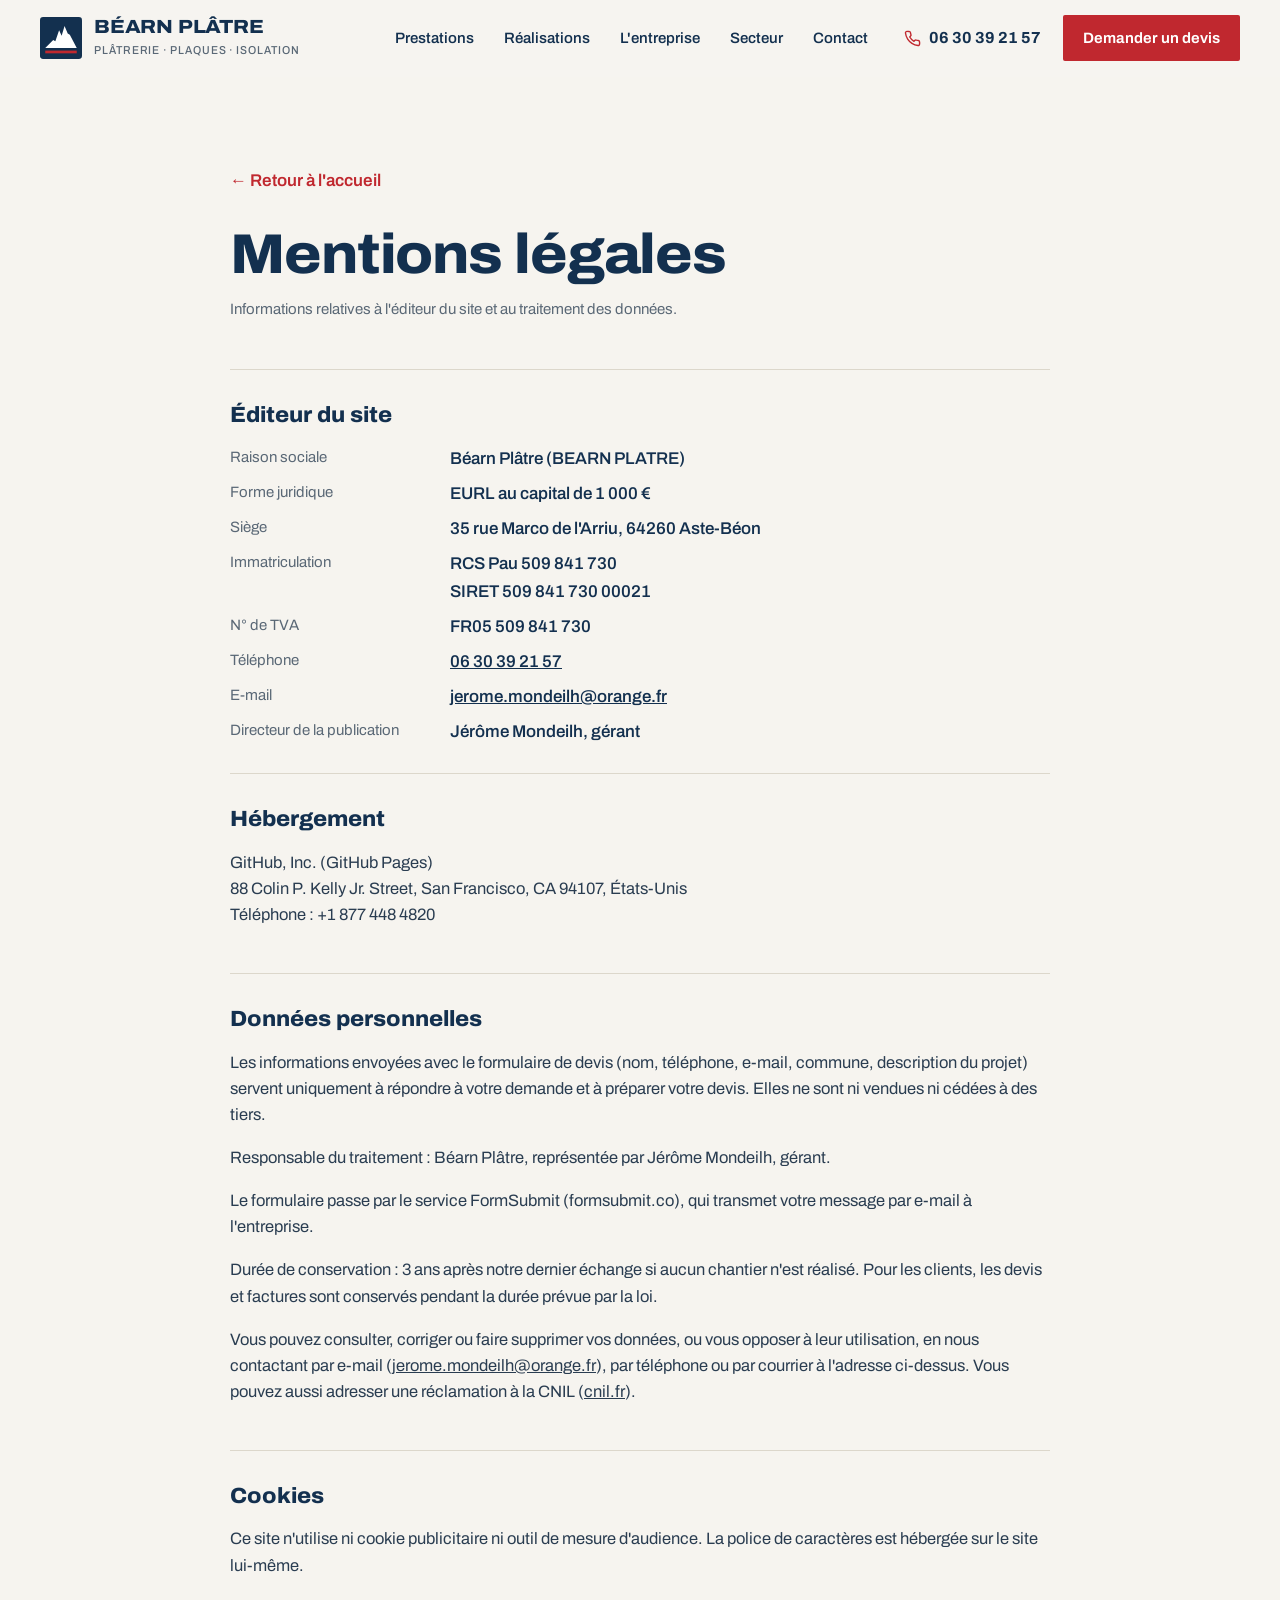
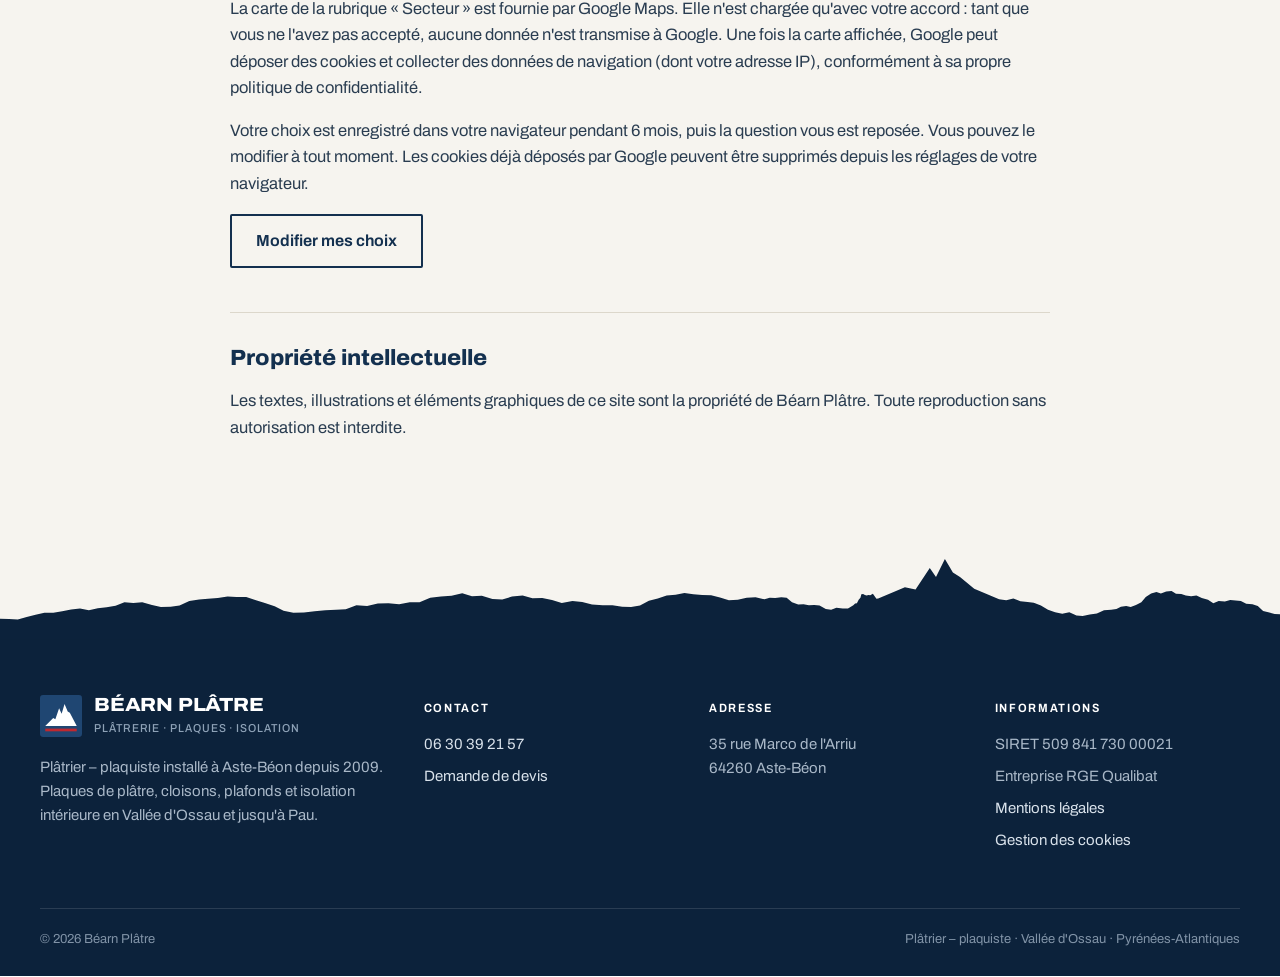
==== commit ee269ba3: "Mentions légales remplies, hébergement GitHub Pages - Éditeur : EURL au capital de 1 000 €, RCS Pau " ====
--- a/bearn-platre-site/mentions-legales.html
+++ b/bearn-platre-site/mentions-legales.html
@@ -70,26 +70,29 @@
     <section>
       <h2>Éditeur du site</h2>
       <dl>
-        <dt>Raison sociale</dt><dd>Béarn Plâtre</dd>
-        <dt>Adresse</dt><dd>35 rue Marco de l'Arriu, 64260 Aste-Béon</dd>
-        <dt>SIRET</dt><dd>509 841 730 00021</dd>
+        <dt>Raison sociale</dt><dd>Béarn Plâtre (BEARN PLATRE)</dd>
+        <dt>Forme juridique</dt><dd>EURL au capital de 1 000 €</dd>
+        <dt>Siège</dt><dd>35 rue Marco de l'Arriu, 64260 Aste-Béon</dd>
+        <dt>Immatriculation</dt><dd>RCS Pau 509 841 730<br>SIRET 509 841 730 00021</dd>
+        <dt>N° de TVA</dt><dd>FR05 509 841 730</dd>
         <dt>Téléphone</dt><dd><a href="tel:+33630392157">06 30 39 21 57</a></dd>
-        <dt>Forme juridique</dt><dd><span class="todo">À compléter</span></dd>
-        <dt>Directeur de la publication</dt><dd><span class="todo">À compléter</span></dd>
+        <dt>E-mail</dt><dd><a href="mailto:jerome.mondeilh@orange.fr">jerome.mondeilh@orange.fr</a></dd>
+        <dt>Directeur de la publication</dt><dd>Jérôme Mondeilh, gérant</dd>
       </dl>
     </section>
 
     <section>
       <h2>Hébergement</h2>
-      <p><span class="todo">À compléter avant la mise en ligne</span> : nom, adresse et téléphone de l'hébergeur.</p>
+      <p>GitHub, Inc. (GitHub Pages)<br>88 Colin P. Kelly Jr. Street, San Francisco, CA 94107, États-Unis<br>Téléphone : +1 877 448 4820</p>
     </section>
 
     <section id="donnees">
       <h2>Données personnelles</h2>
-      <p>Les informations transmises via le formulaire de contact (nom, téléphone, e-mail, commune, description du projet) sont utilisées uniquement pour répondre à votre demande et, le cas échéant, établir un devis. Elles ne sont ni vendues ni cédées à des tiers.</p>
-      <p>Le formulaire est transmis par l'intermédiaire du service FormSubmit (formsubmit.co), qui achemine le message par e-mail à l'entreprise.</p>
-      <p>Responsable du traitement : <span class="todo">À compléter</span>. Durée de conservation : <span class="todo">À compléter</span>.</p>
-      <p>Conformément au Règlement général sur la protection des données (RGPD), vous disposez d'un droit d'accès, de rectification et de suppression de vos données. Pour l'exercer, contactez Béarn Plâtre par téléphone ou par courrier à l'adresse ci-dessus.</p>
+      <p>Les informations envoyées avec le formulaire de devis (nom, téléphone, e-mail, commune, description du projet) servent uniquement à répondre à votre demande et à préparer votre devis. Elles ne sont ni vendues ni cédées à des tiers.</p>
+      <p>Responsable du traitement : Béarn Plâtre, représentée par Jérôme Mondeilh, gérant.</p>
+      <p>Le formulaire passe par le service FormSubmit (formsubmit.co), qui transmet votre message par e-mail à l'entreprise.</p>
+      <p>Durée de conservation : 3 ans après notre dernier échange si aucun chantier n'est réalisé. Pour les clients, les devis et factures sont conservés pendant la durée prévue par la loi.</p>
+      <p>Vous pouvez consulter, corriger ou faire supprimer vos données, ou vous opposer à leur utilisation, en nous contactant par e-mail (<a href="mailto:jerome.mondeilh@orange.fr">jerome.mondeilh@orange.fr</a>), par téléphone ou par courrier à l'adresse ci-dessus. Vous pouvez aussi adresser une réclamation à la CNIL (<a href="https://www.cnil.fr" rel="noopener">cnil.fr</a>).</p>
     </section>
 
     <section id="cookies">
--- a/bearn-platre-site/assets/style.css
+++ b/bearn-platre-site/assets/style.css
@@ -458,8 +458,16 @@
 
 .services {
   display: grid;
-  grid-template-columns: repeat(4, minmax(0, 1fr));
-  gap: clamp(20px, 2.4vw, 32px);
+  grid-template-columns: repeat(2, minmax(0, 1fr));
+  gap: 0 clamp(28px, 4vw, 64px);
+}
+.service {
+  display: grid;
+  grid-template-columns: minmax(0, 210px) minmax(0, 1fr);
+  gap: 28px;
+  align-items: start;
+  padding: 32px 0 34px;
+  border-top: 1px solid var(--line);
 }
 .service-art {
   display: grid;
@@ -471,7 +479,7 @@
 }
 .service:hover .service-art { background: var(--paper-2); }
 .service h3 {
-  margin: 24px 0 10px;
+  margin: 0 0 10px;
   font-size: 21px;
   font-stretch: 106%;
   letter-spacing: -.01em;
@@ -1027,6 +1035,8 @@
 .form-status.is-visible { display: block; }
 .form-status.is-error { border-left-color: var(--red); }
 .form-status b { display: block; margin-bottom: 2px; }
+.form-status .status-actions { display: flex; flex-wrap: wrap; gap: 10px; margin-top: 14px; }
+.form-status .status-actions .btn { min-height: 44px; text-align: center; line-height: 1.25; }
 
 /* devis en 3 étapes */
 .wiz-progress, .wiz-nav { display: none; }
@@ -1274,15 +1284,6 @@
 .legal dl { display: grid; grid-template-columns: 200px 1fr; gap: 8px 20px; margin: 0; }
 .legal dt { color: var(--muted); font-size: 15px; }
 .legal dd { margin: 0; color: var(--ink); font-weight: 550; }
-.todo {
-  display: inline-block;
-  padding: 1px 8px;
-  background: #fff3c4;
-  border: 1px dashed #c9a400;
-  color: #6b5600;
-  font-size: 14px;
-  font-weight: 600;
-}
 
 /* ==========================================================================
    Responsive
@@ -1291,7 +1292,7 @@
 @media (max-width: 1120px) {
   .main-nav { gap: 22px; }
   .header-phone { display: none; }
-  .services { grid-template-columns: repeat(2, minmax(0, 1fr)); row-gap: 44px; }
+  .service { grid-template-columns: minmax(0, 160px) minmax(0, 1fr); gap: 22px; }
 }
 
 /* écrans moyens : chiffres clés empilés pour ne pas déborder sous le dessin */
@@ -1305,6 +1306,8 @@
 }
 
 @media (max-width: 960px) {
+  .services { grid-template-columns: minmax(0, 1fr); }
+  .service { grid-template-columns: minmax(0, 220px) minmax(0, 1fr); gap: 28px; }
   :root { --header-h: 66px; }
   .menu-toggle { display: block; }
   .header-cta { display: none; }
@@ -1347,10 +1350,10 @@
 
 @media (max-width: 720px) {
   body { font-size: 16px; padding-bottom: 72px; }
-  .services { grid-template-columns: 1fr 1fr; gap: 32px 14px; }
-  .service-art { padding: 10% 8%; }
-  .service h3 { margin: 14px 0 6px; font-size: 17px; }
-  .service p { font-size: 14.5px; line-height: 1.5; }
+  .services { grid-template-columns: minmax(0, 1fr); }
+  .service { grid-template-columns: minmax(0, 1fr); gap: 18px; padding: 26px 0 28px; }
+  .service-art { max-width: 340px; }
+  .service h3 { font-size: 20px; }
   .hero-facts { grid-template-columns: 1fr; gap: 14px; margin-top: 36px; }
   .hero-facts li { padding: 0 0 0 14px; border-left: 2px solid var(--red); }
   .hero-facts li:first-child { padding-left: 14px; border-left: 2px solid var(--red); }
@@ -1453,7 +1456,7 @@
 }
 
 @media (max-width: 340px) {
-  .services { grid-template-columns: 1fr; }
+  .service-art { max-width: none; }
 }
 
 @media (max-width: 420px) {
